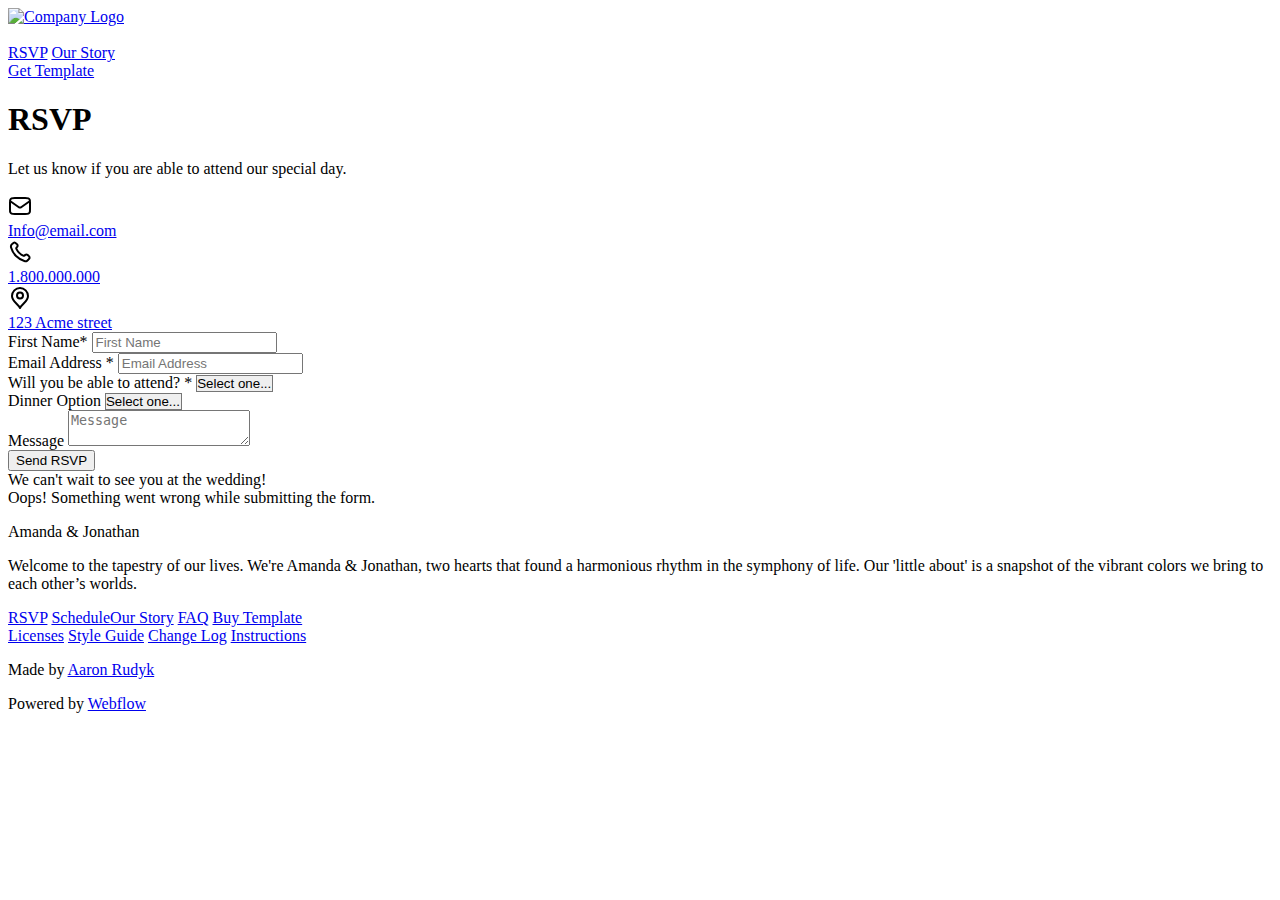
==== rsvp.html @ 3c771500 "Saving intermediate progress" ====
<!DOCTYPE html>
<html data-wf-domain="elegant-union.webflow.io" data-wf-page="66e9283b0d4336770ecbaa71" data-wf-site="66e9283b0d4336770ecbaa0f" lang="en" data-wf-locale="en">
    
<head>
    <meta charset="utf-8"/>
    <title>RSVP</title>
    <meta content="RSVP" property="og:title"/>
    <meta content="RSVP" property="twitter:title"/>
    <meta content="width=device-width, initial-scale=1" name="viewport"/>
    <meta content="Webflow" name="generator"/>
    <link href="https://cdn.prod.website-files.com/66e9283b0d4336770ecbaa0f/css/elegant-union.webflow.2455c1468.css" rel="stylesheet" type="text/css"/>
    <link href="https://fonts.googleapis.com" rel="preconnect"/><link href="https://fonts.gstatic.com" rel="preconnect" crossorigin="anonymous"/>
    <script src="https://ajax.googleapis.com/ajax/libs/webfont/1.6.26/webfont.js" type="text/javascript"></script>
    <script type="text/javascript">WebFont.load({  google: {    families: ["Jost:regular,500,600,700,italic,500italic,600italic","Montaga:regular"]  }});</script>
    <script type="text/javascript">!function(o,c){var n=c.documentElement,t=" w-mod-";n.className+=t+"js",("ontouchstart"in o||o.DocumentTouch&&c instanceof DocumentTouch)&&(n.className+=t+"touch")}(window,document);</script>
    <link href="https://cdn.prod.website-files.com/66e9283b0d4336770ecbaa0f/66e9d7f0315b3f618a05d8e5_32%20fav.png" rel="shortcut icon" type="image/x-icon"/>
    <link href="https://cdn.prod.website-files.com/66e9283b0d4336770ecbaa0f/66e9d7ec9ced22097a59b3cd_256%20fav.png" rel="apple-touch-icon"/>
    <style> select { -webkit-appearance: none; } </style>
</head>

<body>
    <div data-collapse="medium" data-animation="default" data-duration="300" fs-scrolldisable-element="smart-nav" data-easing="ease" data-easing2="ease" role="banner" class="nav-bar w-nav">
        <div class="container navigation-container"><a href="index.html" class="nav-logo w-inline-block">
            <img src="https://cdn.prod.website-files.com/66e9283b0d4336770ecbaa0f/66e9d7a6fad359f8e98260b9_A%20and%20M.svg" loading="lazy" width="Auto" alt="Company Logo" class="nav-logo-image"/></a>
            <div class="nav-menu-button w-nav-button">
                <div class="navha-hamburger-button w-hidden-main">
                    <img src="https://cdn.prod.website-files.com/66e9283b0d4336770ecbaa0f/66e9283b0d4336770ecbaa4a_Hamburger%20icon.svg" loading="lazy" alt="" class="nav-hamburger-icon"/>
                    <img src="https://cdn.prod.website-files.com/66e9283b0d4336770ecbaa0f/66e9283b0d4336770ecbaa51_close.svg" loading="lazy" alt="" class="nav-close-icon"/>
                </div>
            </div>
            <nav role="navigation" class="nav-links-conatiner w-nav-menu">
                <div class="nav-inner-container">
                    <a href="rsvp" aria-current="page" class="nav-link w--current">RSVP</a>
                    <a href="our-story" class="nav-link">Our Story</a>
                </div>
                <div class="nav-cta-button-conatiner">
                    <a href="https://try.webflow.com/Elegant-Union" target="_blank" class="primary-button primary-button-slim w-button">Get Template</a>
                </div>
            </nav>
        </div>
    </div>
    <section id="Contact" class="contact-hero-section">
        <div class="w-layout-blockcontainer container w-container">
            <h1 class="heading-h2 margin-bottom-32">RSVP</h1>
            <div class="contact-form-block w-form">
                <form method="get" name="wf-form-Homepage-form" data-name="Homepage form" class="contact-form-grid" data-wf-page-id="66e9283b0d4336770ecbaa71" data-wf-element-id="334a11bf-5dee-5a60-2e94-5e9068038dd8">
                    <div class="contact-side-container"><p words-slide-up="" text-split="" class="paragraph-20">Let us know if you are able to attend our special day.</p>
                        <div class="contact-list">
                            <div id="w-node-_334a11bf-5dee-5a60-2e94-5e9068038ddd-0ecbaa71" class="contact-list-item">
                                <div class="contact-list-icon-wrapper">
                                    <div class="contact-list-icon w-embed">
                                        <svg width="24" height="24" viewBox="0 0 24 24" fill="none" xmlns="http://www.w3.org/2000/svg">
                                            <path d="M2 7L10.1649 12.7154C10.8261 13.1783 11.1567 13.4097 11.5163 13.4993C11.8339 13.5785 12.1661 13.5785 12.4837 13.4993C12.8433 13.4097 13.1739 13.1783 13.8351 12.7154L22 7M6.8 20H17.2C18.8802 20 19.7202 20 20.362 19.673C20.9265 19.3854 21.3854 18.9265 21.673 18.362C22 17.7202 22 16.8802 22 15.2V8.8C22 7.11984 22 6.27976 21.673 5.63803C21.3854 5.07354 20.9265 4.6146 20.362 4.32698C19.7202 4 18.8802 4 17.2 4H6.8C5.11984 4 4.27976 4 3.63803 4.32698C3.07354 4.6146 2.6146 5.07354 2.32698 5.63803C2 6.27976 2 7.11984 2 8.8V15.2C2 16.8802 2 17.7202 2.32698 18.362C2.6146 18.9265 3.07354 19.3854 3.63803 19.673C4.27976 20 5.11984 20 6.8 20Z" stroke="currentColor" stroke-width="2" stroke-linecap="round" stroke-linejoin="round"/>
                                        </svg>
                                    </div>
                                </div>
                                <a href="mailto:aaron.rudyk@gmail.com" class="contact-links">Info@email.com</a>
                            </div>
                            <div id="w-node-_334a11bf-5dee-5a60-2e94-5e9068038de2-0ecbaa71" class="contact-list-item">
                                <div class="contact-list-icon-wrapper">
                                    <div class="contact-list-icon w-embed">
                                        <svg width="24" height="24" viewBox="0 0 24 24" fill="none" xmlns="http://www.w3.org/2000/svg">
                                            <path d="M8.38028 8.85335C9.07627 10.303 10.0251 11.6616 11.2266 12.8632C12.4282 14.0648 13.7869 15.0136 15.2365 15.7096C15.3612 15.7694 15.4235 15.7994 15.5024 15.8224C15.7828 15.9041 16.127 15.8454 16.3644 15.6754C16.4313 15.6275 16.4884 15.5704 16.6027 15.4561C16.9523 15.1064 17.1271 14.9316 17.3029 14.8174C17.9658 14.3864 18.8204 14.3864 19.4833 14.8174C19.6591 14.9316 19.8339 15.1064 20.1835 15.4561L20.3783 15.6509C20.9098 16.1824 21.1755 16.4481 21.3198 16.7335C21.6069 17.301 21.6069 17.9713 21.3198 18.5389C21.1755 18.8242 20.9098 19.09 20.3783 19.6214L20.2207 19.779C19.6911 20.3087 19.4263 20.5735 19.0662 20.7757C18.6667 21.0001 18.0462 21.1615 17.588 21.1601C17.1751 21.1589 16.8928 21.0788 16.3284 20.9186C13.295 20.0576 10.4326 18.4332 8.04466 16.0452C5.65668 13.6572 4.03221 10.7948 3.17124 7.76144C3.01103 7.19699 2.93092 6.91477 2.9297 6.50182C2.92833 6.0436 3.08969 5.42311 3.31411 5.0236C3.51636 4.66357 3.78117 4.39876 4.3108 3.86913L4.46843 3.7115C4.99987 3.18006 5.2656 2.91433 5.55098 2.76999C6.11854 2.48292 6.7888 2.48292 7.35636 2.76999C7.64174 2.91433 7.90747 3.18006 8.43891 3.7115L8.63378 3.90637C8.98338 4.25597 9.15819 4.43078 9.27247 4.60655C9.70347 5.26945 9.70347 6.12403 9.27247 6.78692C9.15819 6.96269 8.98338 7.1375 8.63378 7.4871C8.51947 7.60142 8.46231 7.65857 8.41447 7.72538C8.24446 7.96281 8.18576 8.30707 8.26748 8.58743C8.29048 8.66632 8.32041 8.72866 8.38028 8.85335Z" stroke="currentColor" stroke-width="2" stroke-linecap="round" stroke-linejoin="round"/>
                                        </svg>
                                    </div>
                                </div>
                                <a href="rsvp#" class="contact-links">1.800.000.000</a>
                            </div>
                            <div id="w-node-_334a11bf-5dee-5a60-2e94-5e9068038de7-0ecbaa71" class="contact-list-item">
                                <div class="contact-list-icon-wrapper">
                                    <div class="contact-list-icon w-embed">
                                        <svg width="24" height="24" viewBox="0 0 24 24" fill="none" xmlns="http://www.w3.org/2000/svg">
                                            <path d="M12 12.5C13.6569 12.5 15 11.1569 15 9.5C15 7.84315 13.6569 6.5 12 6.5C10.3431 6.5 9 7.84315 9 9.5C9 11.1569 10.3431 12.5 12 12.5Z" stroke="currentColor" stroke-width="2" stroke-linecap="round" stroke-linejoin="round"/>
                                            <path d="M12 22C14 18 20 15.4183 20 10C20 5.58172 16.4183 2 12 2C7.58172 2 4 5.58172 4 10C4 15.4183 10 18 12 22Z" stroke="currentColor" stroke-width="2" stroke-linecap="round" stroke-linejoin="round"/>
                                        </svg>
                                    </div>
                                </div>
                                <a href="rsvp#" class="contact-links">123 Acme street</a>
                            </div>
                        </div>
                    </div>
                    <div class="form-elements-grid">
                        <div class="_100-width">
                            <label for="First-Name-3" class="field-label">First Name*</label>
                            <input class="text-field w-input" maxlength="256" name="First-Name" data-name="First Name" placeholder="First Name" type="text" id="First-Name-3" required=""/>
                        </div>
                        <div class="_100-width">
                            <label for="Email-3" class="field-label">Email Address *</label>
                            <input class="text-field w-input" maxlength="256" name="Email" data-name="Email" placeholder="Email Address " type="email" id="Email-3" required=""/>
                        </div>
                        <div class="_100-width">
                            <label for="Attend" class="field-label">Will you be able to attend? *</label>
                            <select id="Attend" name="Attend" data-name="Attend" required="" class="text-field w-select">
                                <option value="">Select one...</option>
                                <option value="Yes">Yes</option>
                                <option value="No">No</option>
                            </select>
                        </div>
                        <div class="_100-width">
                            <label for="Dinner" class="field-label">Dinner Option</label>
                            <select id="Dinner" name="Dinner" data-name="Dinner" class="text-field w-select">
                                <option value="">Select one...</option>
                                <option value="Chicken">Chicken</option>
                                <option value="Steak">Steak</option>
                            </select>
                        </div>
                        <div class="_100-width">
                            <label for="Message-3" class="field-label">Message</label>
                            <textarea placeholder="Message" maxlength="5000" id="Message-3" name="Message" data-name="Message" class="text-field text-field-area w-input"></textarea>
                        </div>
                        <div class="_100-width">
                            <input type="submit" data-wait="Please wait..." class="primary-button w-button" value="Send RSVP"/>
                        </div>
                    </div>
                </form>
                <div class="success-message w-form-done">
                    <div class="paragraph-18">We can&#x27;t wait to see you at the wedding!</div>
                </div>
                <div class="error-message w-form-fail">
                    <div>Oops! Something went wrong while submitting the form.</div>
                </div>
            </div>
        </div>
    </section>
    <div class="section-footer">
        <div class="container">
            <div class="w-layout-grid footer-grid">
                <div class="footer-about-wrapper">
                    <p class="footer-site-title">Amanda &amp; Jonathan</p>
                    <div class="footer-about-text-container">
                        <p class="paragraph-16">Welcome to the tapestry of our lives. We&#x27;re Amanda &amp; Jonathan, two hearts that found a harmonious rhythm in the symphony of life. Our &#x27;little about&#x27; is a snapshot of the vibrant colors we bring to each other’s worlds.</p>
                    </div>
                </div>
                <div class="footer-text-wrapper"><a href="rsvp" aria-current="page" class="footer-item-link w--current">RSVP</a>
                    <a href="index.html#Schedule" class="footer-item-link">Schedule</a><a href="our-story" class="footer-item-link">Our Story</a>
                    <a href="index.html#FAQ" class="footer-item-link">FAQ</a>
                    <a href="rsvp#" class="footer-item-link">Buy Template</a>
                </div>
            </div>
            <div class="footer-bottom-links">
                <div class="w-layout-grid footer-bottom-links-grid">
                    <a href="system/license" class="footer-bottom-link">Licenses</a>
                    <a href="system/style-guide" class="footer-bottom-link">Style Guide</a>
                    <a href="system/change-log" class="footer-bottom-link">Change Log</a>
                    <a href="system/change-log" class="footer-bottom-link">Instructions</a>
                </div>
                <div class="footer-copyright-wrapper">
                    <p class="paragraph-16">Made by <a href="http://www.aaronrudyk.com" target="_blank">Aaron Rudyk</a></p>
                    <p class="paragraph-16">Powered by <a href="https://try.webflow.com/farmhouse" target="_blank">Webflow</a></p>
                </div>
            </div>
        </div>
    </div>
    <script src="https://d3e54v103j8qbb.cloudfront.net/js/jquery-3.5.1.min.dc5e7f18c8.js?site=66e9283b0d4336770ecbaa0f" type="text/javascript" integrity="sha256-9/aliU8dGd2tb6OSsuzixeV4y/faTqgFtohetphbbj0=" crossorigin="anonymous"></script>
    <script src="https://cdn.prod.website-files.com/66e9283b0d4336770ecbaa0f/js/webflow.ade57dd3f.js" type="text/javascript"></script>
</body>
</html>
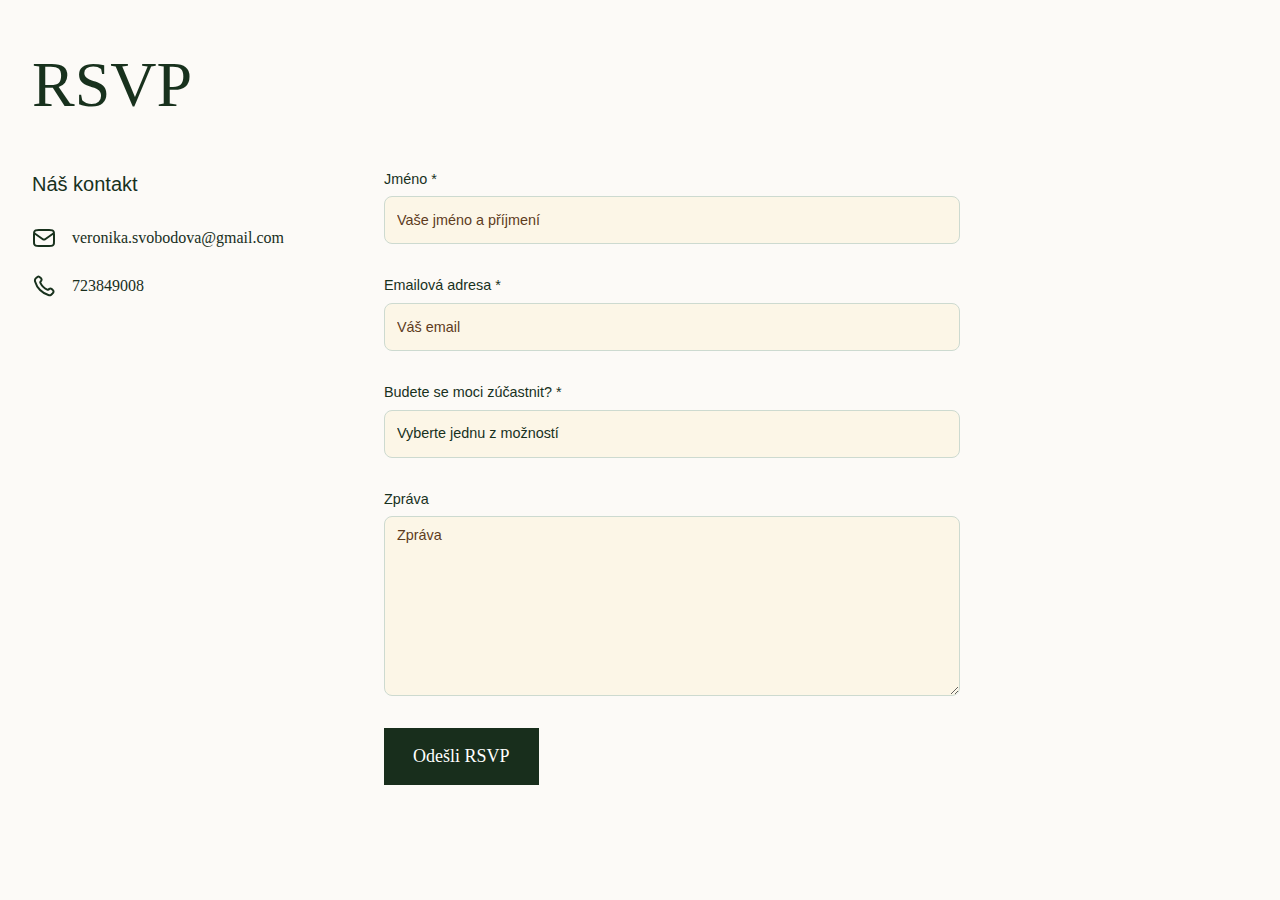
==== commit 6142837c: "Ready to test deploy" ====
--- a/rsvp.html
+++ b/rsvp.html
@@ -1,50 +1,24 @@
 <!DOCTYPE html>
-<html data-wf-domain="elegant-union.webflow.io" data-wf-page="66e9283b0d4336770ecbaa71" data-wf-site="66e9283b0d4336770ecbaa0f" lang="en" data-wf-locale="en">
+<html lang="cs">
     
 <head>
     <meta charset="utf-8"/>
     <title>RSVP</title>
     <meta content="RSVP" property="og:title"/>
-    <meta content="RSVP" property="twitter:title"/>
+    <meta property="og:type" content="website"/>
     <meta content="width=device-width, initial-scale=1" name="viewport"/>
-    <meta content="Webflow" name="generator"/>
-    <link href="https://cdn.prod.website-files.com/66e9283b0d4336770ecbaa0f/css/elegant-union.webflow.2455c1468.css" rel="stylesheet" type="text/css"/>
-    <link href="https://fonts.googleapis.com" rel="preconnect"/><link href="https://fonts.gstatic.com" rel="preconnect" crossorigin="anonymous"/>
-    <script src="https://ajax.googleapis.com/ajax/libs/webfont/1.6.26/webfont.js" type="text/javascript"></script>
-    <script type="text/javascript">WebFont.load({  google: {    families: ["Jost:regular,500,600,700,italic,500italic,600italic","Montaga:regular"]  }});</script>
+    <link rel="stylesheet" type="text/css" href="rsvp_styles.css"/>
     <script type="text/javascript">!function(o,c){var n=c.documentElement,t=" w-mod-";n.className+=t+"js",("ontouchstart"in o||o.DocumentTouch&&c instanceof DocumentTouch)&&(n.className+=t+"touch")}(window,document);</script>
-    <link href="https://cdn.prod.website-files.com/66e9283b0d4336770ecbaa0f/66e9d7f0315b3f618a05d8e5_32%20fav.png" rel="shortcut icon" type="image/x-icon"/>
-    <link href="https://cdn.prod.website-files.com/66e9283b0d4336770ecbaa0f/66e9d7ec9ced22097a59b3cd_256%20fav.png" rel="apple-touch-icon"/>
     <style> select { -webkit-appearance: none; } </style>
 </head>
 
 <body>
-    <div data-collapse="medium" data-animation="default" data-duration="300" fs-scrolldisable-element="smart-nav" data-easing="ease" data-easing2="ease" role="banner" class="nav-bar w-nav">
-        <div class="container navigation-container"><a href="index.html" class="nav-logo w-inline-block">
-            <img src="https://cdn.prod.website-files.com/66e9283b0d4336770ecbaa0f/66e9d7a6fad359f8e98260b9_A%20and%20M.svg" loading="lazy" width="Auto" alt="Company Logo" class="nav-logo-image"/></a>
-            <div class="nav-menu-button w-nav-button">
-                <div class="navha-hamburger-button w-hidden-main">
-                    <img src="https://cdn.prod.website-files.com/66e9283b0d4336770ecbaa0f/66e9283b0d4336770ecbaa4a_Hamburger%20icon.svg" loading="lazy" alt="" class="nav-hamburger-icon"/>
-                    <img src="https://cdn.prod.website-files.com/66e9283b0d4336770ecbaa0f/66e9283b0d4336770ecbaa51_close.svg" loading="lazy" alt="" class="nav-close-icon"/>
-                </div>
-            </div>
-            <nav role="navigation" class="nav-links-conatiner w-nav-menu">
-                <div class="nav-inner-container">
-                    <a href="rsvp" aria-current="page" class="nav-link w--current">RSVP</a>
-                    <a href="our-story" class="nav-link">Our Story</a>
-                </div>
-                <div class="nav-cta-button-conatiner">
-                    <a href="https://try.webflow.com/Elegant-Union" target="_blank" class="primary-button primary-button-slim w-button">Get Template</a>
-                </div>
-            </nav>
-        </div>
-    </div>
     <section id="Contact" class="contact-hero-section">
         <div class="w-layout-blockcontainer container w-container">
             <h1 class="heading-h2 margin-bottom-32">RSVP</h1>
             <div class="contact-form-block w-form">
-                <form method="get" name="wf-form-Homepage-form" data-name="Homepage form" class="contact-form-grid" data-wf-page-id="66e9283b0d4336770ecbaa71" data-wf-element-id="334a11bf-5dee-5a60-2e94-5e9068038dd8">
-                    <div class="contact-side-container"><p words-slide-up="" text-split="" class="paragraph-20">Let us know if you are able to attend our special day.</p>
+                <form action="https://formsubmit.co/david.skliba@gmail.com" method="POST" class="contact-form-grid">
+                    <div class="contact-side-container"><p words-slide-up="" text-split="" class="paragraph-20">Náš kontakt</p>
                         <div class="contact-list">
                             <div id="w-node-_334a11bf-5dee-5a60-2e94-5e9068038ddd-0ecbaa71" class="contact-list-item">
                                 <div class="contact-list-icon-wrapper">
@@ -54,7 +28,7 @@
                                         </svg>
                                     </div>
                                 </div>
-                                <a href="mailto:aaron.rudyk@gmail.com" class="contact-links">Info@email.com</a>
+                                <a href="mailto:veronika.svobodova@gmail.com" class="contact-links">veronika.svobodova@gmail.com</a>
                             </div>
                             <div id="w-node-_334a11bf-5dee-5a60-2e94-5e9068038de2-0ecbaa71" class="contact-list-item">
                                 <div class="contact-list-icon-wrapper">
@@ -64,94 +38,45 @@
                                         </svg>
                                     </div>
                                 </div>
-                                <a href="rsvp#" class="contact-links">1.800.000.000</a>
+                                <a href="rsvp#" class="contact-links">723849008</a>
                             </div>
-                            <div id="w-node-_334a11bf-5dee-5a60-2e94-5e9068038de7-0ecbaa71" class="contact-list-item">
-                                <div class="contact-list-icon-wrapper">
-                                    <div class="contact-list-icon w-embed">
-                                        <svg width="24" height="24" viewBox="0 0 24 24" fill="none" xmlns="http://www.w3.org/2000/svg">
-                                            <path d="M12 12.5C13.6569 12.5 15 11.1569 15 9.5C15 7.84315 13.6569 6.5 12 6.5C10.3431 6.5 9 7.84315 9 9.5C9 11.1569 10.3431 12.5 12 12.5Z" stroke="currentColor" stroke-width="2" stroke-linecap="round" stroke-linejoin="round"/>
-                                            <path d="M12 22C14 18 20 15.4183 20 10C20 5.58172 16.4183 2 12 2C7.58172 2 4 5.58172 4 10C4 15.4183 10 18 12 22Z" stroke="currentColor" stroke-width="2" stroke-linecap="round" stroke-linejoin="round"/>
-                                        </svg>
-                                    </div>
-                                </div>
-                                <a href="rsvp#" class="contact-links">123 Acme street</a>
-                            </div>
+                            <div id="w-node-_334a11bf-5dee-5a60-2e94-5e9068038de7-0ecbaa71" class="contact-list-item"></div>
                         </div>
                     </div>
                     <div class="form-elements-grid">
                         <div class="_100-width">
-                            <label for="First-Name-3" class="field-label">First Name*</label>
-                            <input class="text-field w-input" maxlength="256" name="First-Name" data-name="First Name" placeholder="First Name" type="text" id="First-Name-3" required=""/>
+                            <label for="First-Name-3" class="field-label">Jméno *</label>
+                            <input class="text-field w-input" maxlength="256" name="Jméno" data-name="First Name" placeholder="Vaše jméno a příjmení" type="text" id="First-Name-3" required=""/>
                         </div>
                         <div class="_100-width">
-                            <label for="Email-3" class="field-label">Email Address *</label>
-                            <input class="text-field w-input" maxlength="256" name="Email" data-name="Email" placeholder="Email Address " type="email" id="Email-3" required=""/>
+                            <label for="Email-3" class="field-label">Emailová adresa *</label>
+                            <input class="text-field w-input" maxlength="256" name="Email" data-name="Email" placeholder="Váš email " type="email" id="Email-3" required=""/>
                         </div>
                         <div class="_100-width">
-                            <label for="Attend" class="field-label">Will you be able to attend? *</label>
-                            <select id="Attend" name="Attend" data-name="Attend" required="" class="text-field w-select">
-                                <option value="">Select one...</option>
-                                <option value="Yes">Yes</option>
-                                <option value="No">No</option>
+                            <label for="Účast" class="field-label">Budete se moci zúčastnit? *</label>
+                            <select id="Účast" name="Účast" data-name="Účast" required="" class="text-field w-select">
+                                <option value="Choose">Vyberte jednu z možností</option>
+                                <option value="Ano">Ano</option>
+                                <option value="Ne">Ne</option>
                             </select>
                         </div>
                         <div class="_100-width">
-                            <label for="Dinner" class="field-label">Dinner Option</label>
-                            <select id="Dinner" name="Dinner" data-name="Dinner" class="text-field w-select">
-                                <option value="">Select one...</option>
-                                <option value="Chicken">Chicken</option>
-                                <option value="Steak">Steak</option>
-                            </select>
+                            <label for="Message-3" class="field-label">Zpráva</label>
+                            <textarea placeholder="Zpráva" maxlength="5000" id="Message-3" name="Zpráva" data-name="Zpráva" class="text-field text-field-area w-input"></textarea>
                         </div>
                         <div class="_100-width">
-                            <label for="Message-3" class="field-label">Message</label>
-                            <textarea placeholder="Message" maxlength="5000" id="Message-3" name="Message" data-name="Message" class="text-field text-field-area w-input"></textarea>
-                        </div>
-                        <div class="_100-width">
-                            <input type="submit" data-wait="Please wait..." class="primary-button w-button" value="Send RSVP"/>
+                            <input type="submit" data-wait="Please wait..." class="primary-button w-button" value="Odešli RSVP"/>
                         </div>
                     </div>
                 </form>
                 <div class="success-message w-form-done">
-                    <div class="paragraph-18">We can&#x27;t wait to see you at the wedding!</div>
+                    <div class="paragraph-18">Už se nemůžeme dočkat na to až se všichni společně sejdeme!</div>
                 </div>
                 <div class="error-message w-form-fail">
-                    <div>Oops! Something went wrong while submitting the form.</div>
+                    <div>Ups! Něco se pokazilo při vyplňování dotazníku.</div>
                 </div>
             </div>
         </div>
     </section>
-    <div class="section-footer">
-        <div class="container">
-            <div class="w-layout-grid footer-grid">
-                <div class="footer-about-wrapper">
-                    <p class="footer-site-title">Amanda &amp; Jonathan</p>
-                    <div class="footer-about-text-container">
-                        <p class="paragraph-16">Welcome to the tapestry of our lives. We&#x27;re Amanda &amp; Jonathan, two hearts that found a harmonious rhythm in the symphony of life. Our &#x27;little about&#x27; is a snapshot of the vibrant colors we bring to each other’s worlds.</p>
-                    </div>
-                </div>
-                <div class="footer-text-wrapper"><a href="rsvp" aria-current="page" class="footer-item-link w--current">RSVP</a>
-                    <a href="index.html#Schedule" class="footer-item-link">Schedule</a><a href="our-story" class="footer-item-link">Our Story</a>
-                    <a href="index.html#FAQ" class="footer-item-link">FAQ</a>
-                    <a href="rsvp#" class="footer-item-link">Buy Template</a>
-                </div>
-            </div>
-            <div class="footer-bottom-links">
-                <div class="w-layout-grid footer-bottom-links-grid">
-                    <a href="system/license" class="footer-bottom-link">Licenses</a>
-                    <a href="system/style-guide" class="footer-bottom-link">Style Guide</a>
-                    <a href="system/change-log" class="footer-bottom-link">Change Log</a>
-                    <a href="system/change-log" class="footer-bottom-link">Instructions</a>
-                </div>
-                <div class="footer-copyright-wrapper">
-                    <p class="paragraph-16">Made by <a href="http://www.aaronrudyk.com" target="_blank">Aaron Rudyk</a></p>
-                    <p class="paragraph-16">Powered by <a href="https://try.webflow.com/farmhouse" target="_blank">Webflow</a></p>
-                </div>
-            </div>
-        </div>
-    </div>
-    <script src="https://d3e54v103j8qbb.cloudfront.net/js/jquery-3.5.1.min.dc5e7f18c8.js?site=66e9283b0d4336770ecbaa0f" type="text/javascript" integrity="sha256-9/aliU8dGd2tb6OSsuzixeV4y/faTqgFtohetphbbj0=" crossorigin="anonymous"></script>
-    <script src="https://cdn.prod.website-files.com/66e9283b0d4336770ecbaa0f/js/webflow.ade57dd3f.js" type="text/javascript"></script>
 </body>
 </html>--- a/rsvp_styles.css
+++ b/rsvp_styles.css
@@ -0,0 +1,4390 @@
+html {
+  -webkit-text-size-adjust: 100%;
+  -ms-text-size-adjust: 100%;
+  font-family: sans-serif;
+}
+
+body {
+  margin: 0;
+}
+
+article, aside, details, figcaption, figure, footer, header, hgroup, main, menu, nav, section, summary {
+  display: block;
+}
+
+audio, canvas, progress, video {
+  vertical-align: baseline;
+  display: inline-block;
+}
+
+audio:not([controls]) {
+  height: 0;
+  display: none;
+}
+
+[hidden], template {
+  display: none;
+}
+
+a {
+  background-color: #0000;
+}
+
+a:active, a:hover {
+  outline: 0;
+}
+
+abbr[title] {
+  border-bottom: 1px dotted;
+}
+
+b, strong {
+  font-weight: bold;
+}
+
+dfn {
+  font-style: italic;
+}
+
+h1 {
+  margin: .67em 0;
+  font-size: 2em;
+}
+
+mark {
+  color: #000;
+  background: #ff0;
+}
+
+small {
+  font-size: 80%;
+}
+
+sub, sup {
+  vertical-align: baseline;
+  font-size: 75%;
+  line-height: 0;
+  position: relative;
+}
+
+sup {
+  top: -.5em;
+}
+
+sub {
+  bottom: -.25em;
+}
+
+img {
+  border: 0;
+}
+
+svg:not(:root) {
+  overflow: hidden;
+}
+
+hr {
+  box-sizing: content-box;
+  height: 0;
+}
+
+pre {
+  overflow: auto;
+}
+
+code, kbd, pre, samp {
+  font-family: monospace;
+  font-size: 1em;
+}
+
+button, input, optgroup, select, textarea {
+  color: inherit;
+  font: inherit;
+  margin: 0;
+}
+
+button {
+  overflow: visible;
+}
+
+button, select {
+  text-transform: none;
+}
+
+button, html input[type="button"], input[type="reset"] {
+  -webkit-appearance: button;
+  cursor: pointer;
+}
+
+button[disabled], html input[disabled] {
+  cursor: default;
+}
+
+button::-moz-focus-inner, input::-moz-focus-inner {
+  border: 0;
+  padding: 0;
+}
+
+input {
+  line-height: normal;
+}
+
+input[type="checkbox"], input[type="radio"] {
+  box-sizing: border-box;
+  padding: 0;
+}
+
+input[type="number"]::-webkit-inner-spin-button, input[type="number"]::-webkit-outer-spin-button {
+  height: auto;
+}
+
+input[type="search"] {
+  -webkit-appearance: none;
+}
+
+input[type="search"]::-webkit-search-cancel-button, input[type="search"]::-webkit-search-decoration {
+  -webkit-appearance: none;
+}
+
+legend {
+  border: 0;
+  padding: 0;
+}
+
+textarea {
+  overflow: auto;
+}
+
+optgroup {
+  font-weight: bold;
+}
+
+table {
+  border-collapse: collapse;
+  border-spacing: 0;
+}
+
+td, th {
+  padding: 0;
+}
+
+@font-face {
+  font-family: webflow-icons;
+  src: url("[data-uri]") format("truetype");
+  font-weight: normal;
+  font-style: normal;
+}
+
+[class^="w-icon-"], [class*=" w-icon-"] {
+  speak: none;
+  font-variant: normal;
+  text-transform: none;
+  -webkit-font-smoothing: antialiased;
+  -moz-osx-font-smoothing: grayscale;
+  font-style: normal;
+  font-weight: normal;
+  line-height: 1;
+  font-family: webflow-icons !important;
+}
+
+.w-icon-slider-right:before {
+  content: "";
+}
+
+.w-icon-slider-left:before {
+  content: "";
+}
+
+.w-icon-nav-menu:before {
+  content: "";
+}
+
+.w-icon-arrow-down:before, .w-icon-dropdown-toggle:before {
+  content: "";
+}
+
+.w-icon-file-upload-remove:before {
+  content: "";
+}
+
+.w-icon-file-upload-icon:before {
+  content: "";
+}
+
+* {
+  box-sizing: border-box;
+}
+
+html {
+  height: 100%;
+}
+
+body {
+  color: #333;
+  background-color: #fff;
+  min-height: 100%;
+  margin: 0;
+  font-family: Arial, sans-serif;
+  font-size: 14px;
+  line-height: 20px;
+}
+
+img {
+  vertical-align: middle;
+  max-width: 100%;
+  display: inline-block;
+}
+
+html.w-mod-touch * {
+  background-attachment: scroll !important;
+}
+
+.w-block {
+  display: block;
+}
+
+.w-inline-block {
+  max-width: 100%;
+  display: inline-block;
+}
+
+.w-clearfix:before, .w-clearfix:after {
+  content: " ";
+  grid-area: 1 / 1 / 2 / 2;
+  display: table;
+}
+
+.w-clearfix:after {
+  clear: both;
+}
+
+.w-hidden {
+  display: none;
+}
+
+.w-button {
+  color: #fff;
+  line-height: inherit;
+  cursor: pointer;
+  background-color: #3898ec;
+  border: 0;
+  border-radius: 0;
+  padding: 9px 15px;
+  text-decoration: none;
+  display: inline-block;
+}
+
+input.w-button {
+  -webkit-appearance: button;
+}
+
+html[data-w-dynpage] [data-w-cloak] {
+  color: #0000 !important;
+}
+
+.w-code-block {
+  margin: unset;
+}
+
+pre.w-code-block code {
+  all: inherit;
+}
+
+.w-optimization {
+  display: contents;
+}
+
+.w-webflow-badge, .w-webflow-badge * {
+  z-index: auto;
+  visibility: visible;
+  box-sizing: border-box;
+  float: none;
+  clear: none;
+  box-shadow: none;
+  opacity: 1;
+  direction: ltr;
+  font-family: inherit;
+  font-weight: inherit;
+  color: inherit;
+  font-size: inherit;
+  line-height: inherit;
+  font-style: inherit;
+  font-variant: inherit;
+  text-align: inherit;
+  letter-spacing: inherit;
+  -webkit-text-decoration: inherit;
+  text-decoration: inherit;
+  text-indent: 0;
+  text-transform: inherit;
+  text-shadow: none;
+  font-smoothing: auto;
+  vertical-align: baseline;
+  cursor: inherit;
+  white-space: inherit;
+  word-break: normal;
+  word-spacing: normal;
+  word-wrap: normal;
+  background: none;
+  border: 0 #0000;
+  border-radius: 0;
+  width: auto;
+  min-width: 0;
+  max-width: none;
+  height: auto;
+  min-height: 0;
+  max-height: none;
+  margin: 0;
+  padding: 0;
+  list-style-type: disc;
+  transition: none;
+  display: block;
+  position: static;
+  inset: auto;
+  overflow: visible;
+  transform: none;
+}
+
+.w-webflow-badge {
+  white-space: nowrap;
+  cursor: pointer;
+  box-shadow: 0 0 0 1px #0000001a, 0 1px 3px #0000001a;
+  visibility: visible !important;
+  z-index: 2147483647 !important;
+  color: #aaadb0 !important;
+  opacity: 1 !important;
+  background-color: #fff !important;
+  border-radius: 3px !important;
+  width: auto !important;
+  height: auto !important;
+  margin: 0 !important;
+  padding: 6px !important;
+  font-size: 12px !important;
+  line-height: 14px !important;
+  text-decoration: none !important;
+  display: inline-block !important;
+  position: fixed !important;
+  inset: auto 12px 12px auto !important;
+  overflow: visible !important;
+  transform: none !important;
+}
+
+.w-webflow-badge > img {
+  visibility: visible !important;
+  opacity: 1 !important;
+  vertical-align: middle !important;
+  display: inline-block !important;
+}
+
+h1, h2, h3, h4, h5, h6 {
+  margin-bottom: 10px;
+  font-weight: bold;
+}
+
+h1 {
+  margin-top: 20px;
+  font-size: 38px;
+  line-height: 44px;
+}
+
+h2 {
+  margin-top: 20px;
+  font-size: 32px;
+  line-height: 36px;
+}
+
+h3 {
+  margin-top: 20px;
+  font-size: 24px;
+  line-height: 30px;
+}
+
+h4 {
+  margin-top: 10px;
+  font-size: 18px;
+  line-height: 24px;
+}
+
+h5 {
+  margin-top: 10px;
+  font-size: 14px;
+  line-height: 20px;
+}
+
+h6 {
+  margin-top: 10px;
+  font-size: 12px;
+  line-height: 18px;
+}
+
+p {
+  margin-top: 0;
+  margin-bottom: 10px;
+}
+
+blockquote {
+  border-left: 5px solid #e2e2e2;
+  margin: 0 0 10px;
+  padding: 10px 20px;
+  font-size: 18px;
+  line-height: 22px;
+}
+
+figure {
+  margin: 0 0 10px;
+}
+
+figcaption {
+  text-align: center;
+  margin-top: 5px;
+}
+
+ul, ol {
+  margin-top: 0;
+  margin-bottom: 10px;
+  padding-left: 40px;
+}
+
+.w-list-unstyled {
+  padding-left: 0;
+  list-style: none;
+}
+
+.w-embed:before, .w-embed:after {
+  content: " ";
+  grid-area: 1 / 1 / 2 / 2;
+  display: table;
+}
+
+.w-embed:after {
+  clear: both;
+}
+
+.w-video {
+  width: 100%;
+  padding: 0;
+  position: relative;
+}
+
+.w-video iframe, .w-video object, .w-video embed {
+  border: none;
+  width: 100%;
+  height: 100%;
+  position: absolute;
+  top: 0;
+  left: 0;
+}
+
+fieldset {
+  border: 0;
+  margin: 0;
+  padding: 0;
+}
+
+button, [type="button"], [type="reset"] {
+  cursor: pointer;
+  -webkit-appearance: button;
+  border: 0;
+}
+
+.w-form {
+  margin: 0 0 15px;
+}
+
+.w-form-done {
+  text-align: center;
+  background-color: #ddd;
+  padding: 20px;
+  display: none;
+}
+
+.w-form-fail {
+  background-color: #ffdede;
+  margin-top: 10px;
+  padding: 10px;
+  display: none;
+}
+
+.w-input, .w-select {
+  color: #333;
+  vertical-align: middle;
+  background-color: #fff;
+  border: 1px solid #ccc;
+  width: 100%;
+  height: 38px;
+  margin-bottom: 10px;
+  padding: 8px 12px;
+  font-size: 14px;
+  line-height: 1.42857;
+  display: block;
+}
+
+.w-input::placeholder, .w-select::placeholder {
+  color: #999;
+}
+
+.w-input:focus, .w-select:focus {
+  border-color: #3898ec;
+  outline: 0;
+}
+
+.w-input[disabled], .w-select[disabled], .w-input[readonly], .w-select[readonly], fieldset[disabled] .w-input, fieldset[disabled] .w-select {
+  cursor: not-allowed;
+}
+
+.w-input[disabled]:not(.w-input-disabled), .w-select[disabled]:not(.w-input-disabled), .w-input[readonly], .w-select[readonly], fieldset[disabled]:not(.w-input-disabled) .w-input, fieldset[disabled]:not(.w-input-disabled) .w-select {
+  background-color: #eee;
+}
+
+textarea.w-input, textarea.w-select {
+  height: auto;
+}
+
+.w-select {
+  background-color: #f3f3f3;
+}
+
+.w-select[multiple] {
+  height: auto;
+}
+
+.w-form-label {
+  cursor: pointer;
+  margin-bottom: 0;
+  font-weight: normal;
+  display: inline-block;
+}
+
+.w-radio {
+  margin-bottom: 5px;
+  padding-left: 20px;
+  display: block;
+}
+
+.w-radio:before, .w-radio:after {
+  content: " ";
+  grid-area: 1 / 1 / 2 / 2;
+  display: table;
+}
+
+.w-radio:after {
+  clear: both;
+}
+
+.w-radio-input {
+  float: left;
+  margin: 3px 0 0 -20px;
+  line-height: normal;
+}
+
+.w-file-upload {
+  margin-bottom: 10px;
+  display: block;
+}
+
+.w-file-upload-input {
+  opacity: 0;
+  z-index: -100;
+  width: .1px;
+  height: .1px;
+  position: absolute;
+  overflow: hidden;
+}
+
+.w-file-upload-default, .w-file-upload-uploading, .w-file-upload-success {
+  color: #333;
+  display: inline-block;
+}
+
+.w-file-upload-error {
+  margin-top: 10px;
+  display: block;
+}
+
+.w-file-upload-default.w-hidden, .w-file-upload-uploading.w-hidden, .w-file-upload-error.w-hidden, .w-file-upload-success.w-hidden {
+  display: none;
+}
+
+.w-file-upload-uploading-btn {
+  cursor: pointer;
+  background-color: #fafafa;
+  border: 1px solid #ccc;
+  margin: 0;
+  padding: 8px 12px;
+  font-size: 14px;
+  font-weight: normal;
+  display: flex;
+}
+
+.w-file-upload-file {
+  background-color: #fafafa;
+  border: 1px solid #ccc;
+  flex-grow: 1;
+  justify-content: space-between;
+  margin: 0;
+  padding: 8px 9px 8px 11px;
+  display: flex;
+}
+
+.w-file-upload-file-name {
+  font-size: 14px;
+  font-weight: normal;
+  display: block;
+}
+
+.w-file-remove-link {
+  cursor: pointer;
+  width: auto;
+  height: auto;
+  margin-top: 3px;
+  margin-left: 10px;
+  padding: 3px;
+  display: block;
+}
+
+.w-icon-file-upload-remove {
+  margin: auto;
+  font-size: 10px;
+}
+
+.w-file-upload-error-msg {
+  color: #ea384c;
+  padding: 2px 0;
+  display: inline-block;
+}
+
+.w-file-upload-info {
+  padding: 0 12px;
+  line-height: 38px;
+  display: inline-block;
+}
+
+.w-file-upload-label {
+  cursor: pointer;
+  background-color: #fafafa;
+  border: 1px solid #ccc;
+  margin: 0;
+  padding: 8px 12px;
+  font-size: 14px;
+  font-weight: normal;
+  display: inline-block;
+}
+
+.w-icon-file-upload-icon, .w-icon-file-upload-uploading {
+  width: 20px;
+  margin-right: 8px;
+  display: inline-block;
+}
+
+.w-icon-file-upload-uploading {
+  height: 20px;
+}
+
+.w-container {
+  max-width: 940px;
+  margin-left: auto;
+  margin-right: auto;
+}
+
+.w-container:before, .w-container:after {
+  content: " ";
+  grid-area: 1 / 1 / 2 / 2;
+  display: table;
+}
+
+.w-container:after {
+  clear: both;
+}
+
+.w-container .w-row {
+  margin-left: -10px;
+  margin-right: -10px;
+}
+
+.w-row:before, .w-row:after {
+  content: " ";
+  grid-area: 1 / 1 / 2 / 2;
+  display: table;
+}
+
+.w-row:after {
+  clear: both;
+}
+
+.w-row .w-row {
+  margin-left: 0;
+  margin-right: 0;
+}
+
+.w-col {
+  float: left;
+  width: 100%;
+  min-height: 1px;
+  padding-left: 10px;
+  padding-right: 10px;
+  position: relative;
+}
+
+.w-col .w-col {
+  padding-left: 0;
+  padding-right: 0;
+}
+
+.w-col-1 {
+  width: 8.33333%;
+}
+
+.w-col-2 {
+  width: 16.6667%;
+}
+
+.w-col-3 {
+  width: 25%;
+}
+
+.w-col-4 {
+  width: 33.3333%;
+}
+
+.w-col-5 {
+  width: 41.6667%;
+}
+
+.w-col-6 {
+  width: 50%;
+}
+
+.w-col-7 {
+  width: 58.3333%;
+}
+
+.w-col-8 {
+  width: 66.6667%;
+}
+
+.w-col-9 {
+  width: 75%;
+}
+
+.w-col-10 {
+  width: 83.3333%;
+}
+
+.w-col-11 {
+  width: 91.6667%;
+}
+
+.w-col-12 {
+  width: 100%;
+}
+
+.w-hidden-main {
+  display: none !important;
+}
+
+@media screen and (max-width: 991px) {
+  .w-container {
+    max-width: 728px;
+  }
+
+  .w-hidden-main {
+    display: inherit !important;
+  }
+
+  .w-hidden-medium {
+    display: none !important;
+  }
+
+  .w-col-medium-1 {
+    width: 8.33333%;
+  }
+
+  .w-col-medium-2 {
+    width: 16.6667%;
+  }
+
+  .w-col-medium-3 {
+    width: 25%;
+  }
+
+  .w-col-medium-4 {
+    width: 33.3333%;
+  }
+
+  .w-col-medium-5 {
+    width: 41.6667%;
+  }
+
+  .w-col-medium-6 {
+    width: 50%;
+  }
+
+  .w-col-medium-7 {
+    width: 58.3333%;
+  }
+
+  .w-col-medium-8 {
+    width: 66.6667%;
+  }
+
+  .w-col-medium-9 {
+    width: 75%;
+  }
+
+  .w-col-medium-10 {
+    width: 83.3333%;
+  }
+
+  .w-col-medium-11 {
+    width: 91.6667%;
+  }
+
+  .w-col-medium-12 {
+    width: 100%;
+  }
+
+  .w-col-stack {
+    width: 100%;
+    left: auto;
+    right: auto;
+  }
+}
+
+@media screen and (max-width: 767px) {
+  .w-hidden-main, .w-hidden-medium {
+    display: inherit !important;
+  }
+
+  .w-hidden-small {
+    display: none !important;
+  }
+
+  .w-row, .w-container .w-row {
+    margin-left: 0;
+    margin-right: 0;
+  }
+
+  .w-col {
+    width: 100%;
+    left: auto;
+    right: auto;
+  }
+
+  .w-col-small-1 {
+    width: 8.33333%;
+  }
+
+  .w-col-small-2 {
+    width: 16.6667%;
+  }
+
+  .w-col-small-3 {
+    width: 25%;
+  }
+
+  .w-col-small-4 {
+    width: 33.3333%;
+  }
+
+  .w-col-small-5 {
+    width: 41.6667%;
+  }
+
+  .w-col-small-6 {
+    width: 50%;
+  }
+
+  .w-col-small-7 {
+    width: 58.3333%;
+  }
+
+  .w-col-small-8 {
+    width: 66.6667%;
+  }
+
+  .w-col-small-9 {
+    width: 75%;
+  }
+
+  .w-col-small-10 {
+    width: 83.3333%;
+  }
+
+  .w-col-small-11 {
+    width: 91.6667%;
+  }
+
+  .w-col-small-12 {
+    width: 100%;
+  }
+}
+
+@media screen and (max-width: 479px) {
+  .w-container {
+    max-width: none;
+  }
+
+  .w-hidden-main, .w-hidden-medium, .w-hidden-small {
+    display: inherit !important;
+  }
+
+  .w-hidden-tiny {
+    display: none !important;
+  }
+
+  .w-col {
+    width: 100%;
+  }
+
+  .w-col-tiny-1 {
+    width: 8.33333%;
+  }
+
+  .w-col-tiny-2 {
+    width: 16.6667%;
+  }
+
+  .w-col-tiny-3 {
+    width: 25%;
+  }
+
+  .w-col-tiny-4 {
+    width: 33.3333%;
+  }
+
+  .w-col-tiny-5 {
+    width: 41.6667%;
+  }
+
+  .w-col-tiny-6 {
+    width: 50%;
+  }
+
+  .w-col-tiny-7 {
+    width: 58.3333%;
+  }
+
+  .w-col-tiny-8 {
+    width: 66.6667%;
+  }
+
+  .w-col-tiny-9 {
+    width: 75%;
+  }
+
+  .w-col-tiny-10 {
+    width: 83.3333%;
+  }
+
+  .w-col-tiny-11 {
+    width: 91.6667%;
+  }
+
+  .w-col-tiny-12 {
+    width: 100%;
+  }
+}
+
+.w-widget {
+  position: relative;
+}
+
+.w-widget-map {
+  width: 100%;
+  height: 400px;
+}
+
+.w-widget-map label {
+  width: auto;
+  display: inline;
+}
+
+.w-widget-map img {
+  max-width: inherit;
+}
+
+.w-widget-map .gm-style-iw {
+  text-align: center;
+}
+
+.w-widget-map .gm-style-iw > button {
+  display: none !important;
+}
+
+.w-widget-twitter {
+  overflow: hidden;
+}
+
+.w-widget-twitter-count-shim {
+  vertical-align: top;
+  text-align: center;
+  background: #fff;
+  border: 1px solid #758696;
+  border-radius: 3px;
+  width: 28px;
+  height: 20px;
+  display: inline-block;
+  position: relative;
+}
+
+.w-widget-twitter-count-shim * {
+  pointer-events: none;
+  -webkit-user-select: none;
+  user-select: none;
+}
+
+.w-widget-twitter-count-shim .w-widget-twitter-count-inner {
+  text-align: center;
+  color: #999;
+  font-family: serif;
+  font-size: 15px;
+  line-height: 12px;
+  position: relative;
+}
+
+.w-widget-twitter-count-shim .w-widget-twitter-count-clear {
+  display: block;
+  position: relative;
+}
+
+.w-widget-twitter-count-shim.w--large {
+  width: 36px;
+  height: 28px;
+}
+
+.w-widget-twitter-count-shim.w--large .w-widget-twitter-count-inner {
+  font-size: 18px;
+  line-height: 18px;
+}
+
+.w-widget-twitter-count-shim:not(.w--vertical) {
+  margin-left: 5px;
+  margin-right: 8px;
+}
+
+.w-widget-twitter-count-shim:not(.w--vertical).w--large {
+  margin-left: 6px;
+}
+
+.w-widget-twitter-count-shim:not(.w--vertical):before, .w-widget-twitter-count-shim:not(.w--vertical):after {
+  content: " ";
+  pointer-events: none;
+  border: solid #0000;
+  width: 0;
+  height: 0;
+  position: absolute;
+  top: 50%;
+  left: 0;
+}
+
+.w-widget-twitter-count-shim:not(.w--vertical):before {
+  border-width: 4px;
+  border-color: #75869600 #5d6c7b #75869600 #75869600;
+  margin-top: -4px;
+  margin-left: -9px;
+}
+
+.w-widget-twitter-count-shim:not(.w--vertical).w--large:before {
+  border-width: 5px;
+  margin-top: -5px;
+  margin-left: -10px;
+}
+
+.w-widget-twitter-count-shim:not(.w--vertical):after {
+  border-width: 4px;
+  border-color: #fff0 #fff #fff0 #fff0;
+  margin-top: -4px;
+  margin-left: -8px;
+}
+
+.w-widget-twitter-count-shim:not(.w--vertical).w--large:after {
+  border-width: 5px;
+  margin-top: -5px;
+  margin-left: -9px;
+}
+
+.w-widget-twitter-count-shim.w--vertical {
+  width: 61px;
+  height: 33px;
+  margin-bottom: 8px;
+}
+
+.w-widget-twitter-count-shim.w--vertical:before, .w-widget-twitter-count-shim.w--vertical:after {
+  content: " ";
+  pointer-events: none;
+  border: solid #0000;
+  width: 0;
+  height: 0;
+  position: absolute;
+  top: 100%;
+  left: 50%;
+}
+
+.w-widget-twitter-count-shim.w--vertical:before {
+  border-width: 5px;
+  border-color: #5d6c7b #75869600 #75869600;
+  margin-left: -5px;
+}
+
+.w-widget-twitter-count-shim.w--vertical:after {
+  border-width: 4px;
+  border-color: #fff #fff0 #fff0;
+  margin-left: -4px;
+}
+
+.w-widget-twitter-count-shim.w--vertical .w-widget-twitter-count-inner {
+  font-size: 18px;
+  line-height: 22px;
+}
+
+.w-widget-twitter-count-shim.w--vertical.w--large {
+  width: 76px;
+}
+
+.w-background-video {
+  color: #fff;
+  height: 500px;
+  position: relative;
+  overflow: hidden;
+}
+
+.w-background-video > video {
+  object-fit: cover;
+  z-index: -100;
+  background-position: 50%;
+  background-size: cover;
+  width: 100%;
+  height: 100%;
+  margin: auto;
+  position: absolute;
+  inset: -100%;
+}
+
+.w-background-video > video::-webkit-media-controls-start-playback-button {
+  -webkit-appearance: none;
+  display: none !important;
+}
+
+.w-background-video--control {
+  background-color: #0000;
+  padding: 0;
+  position: absolute;
+  bottom: 1em;
+  right: 1em;
+}
+
+.w-background-video--control > [hidden] {
+  display: none !important;
+}
+
+.w-slider {
+  text-align: center;
+  clear: both;
+  -webkit-tap-highlight-color: #0000;
+  tap-highlight-color: #0000;
+  background: #ddd;
+  height: 300px;
+  position: relative;
+}
+
+.w-slider-mask {
+  z-index: 1;
+  white-space: nowrap;
+  height: 100%;
+  display: block;
+  position: relative;
+  left: 0;
+  right: 0;
+  overflow: hidden;
+}
+
+.w-slide {
+  vertical-align: top;
+  white-space: normal;
+  text-align: left;
+  width: 100%;
+  height: 100%;
+  display: inline-block;
+  position: relative;
+}
+
+.w-slider-nav {
+  z-index: 2;
+  text-align: center;
+  -webkit-tap-highlight-color: #0000;
+  tap-highlight-color: #0000;
+  height: 40px;
+  margin: auto;
+  padding-top: 10px;
+  position: absolute;
+  inset: auto 0 0;
+}
+
+.w-slider-nav.w-round > div {
+  border-radius: 100%;
+}
+
+.w-slider-nav.w-num > div {
+  font-size: inherit;
+  line-height: inherit;
+  width: auto;
+  height: auto;
+  padding: .2em .5em;
+}
+
+.w-slider-nav.w-shadow > div {
+  box-shadow: 0 0 3px #3336;
+}
+
+.w-slider-nav-invert {
+  color: #fff;
+}
+
+.w-slider-nav-invert > div {
+  background-color: #2226;
+}
+
+.w-slider-nav-invert > div.w-active {
+  background-color: #222;
+}
+
+.w-slider-dot {
+  cursor: pointer;
+  background-color: #fff6;
+  width: 1em;
+  height: 1em;
+  margin: 0 3px .5em;
+  transition: background-color .1s, color .1s;
+  display: inline-block;
+  position: relative;
+}
+
+.w-slider-dot.w-active {
+  background-color: #fff;
+}
+
+.w-slider-dot:focus {
+  outline: none;
+  box-shadow: 0 0 0 2px #fff;
+}
+
+.w-slider-dot:focus.w-active {
+  box-shadow: none;
+}
+
+.w-slider-arrow-left, .w-slider-arrow-right {
+  cursor: pointer;
+  color: #fff;
+  -webkit-tap-highlight-color: #0000;
+  tap-highlight-color: #0000;
+  -webkit-user-select: none;
+  user-select: none;
+  width: 80px;
+  margin: auto;
+  font-size: 40px;
+  position: absolute;
+  inset: 0;
+  overflow: hidden;
+}
+
+.w-slider-arrow-left [class^="w-icon-"], .w-slider-arrow-right [class^="w-icon-"], .w-slider-arrow-left [class*=" w-icon-"], .w-slider-arrow-right [class*=" w-icon-"] {
+  position: absolute;
+}
+
+.w-slider-arrow-left:focus, .w-slider-arrow-right:focus {
+  outline: 0;
+}
+
+.w-slider-arrow-left {
+  z-index: 3;
+  right: auto;
+}
+
+.w-slider-arrow-right {
+  z-index: 4;
+  left: auto;
+}
+
+.w-icon-slider-left, .w-icon-slider-right {
+  width: 1em;
+  height: 1em;
+  margin: auto;
+  inset: 0;
+}
+
+.w-slider-aria-label {
+  clip: rect(0 0 0 0);
+  border: 0;
+  width: 1px;
+  height: 1px;
+  margin: -1px;
+  padding: 0;
+  position: absolute;
+  overflow: hidden;
+}
+
+.w-slider-force-show {
+  display: block !important;
+}
+
+.w-dropdown {
+  text-align: left;
+  z-index: 900;
+  margin-left: auto;
+  margin-right: auto;
+  display: inline-block;
+  position: relative;
+}
+
+.w-dropdown-btn, .w-dropdown-toggle, .w-dropdown-link {
+  vertical-align: top;
+  color: #222;
+  text-align: left;
+  white-space: nowrap;
+  margin-left: auto;
+  margin-right: auto;
+  padding: 20px;
+  text-decoration: none;
+  position: relative;
+}
+
+.w-dropdown-toggle {
+  -webkit-user-select: none;
+  user-select: none;
+  cursor: pointer;
+  padding-right: 40px;
+  display: inline-block;
+}
+
+.w-dropdown-toggle:focus {
+  outline: 0;
+}
+
+.w-icon-dropdown-toggle {
+  width: 1em;
+  height: 1em;
+  margin: auto 20px auto auto;
+  position: absolute;
+  top: 0;
+  bottom: 0;
+  right: 0;
+}
+
+.w-dropdown-list {
+  background: #ddd;
+  min-width: 100%;
+  display: none;
+  position: absolute;
+}
+
+.w-dropdown-list.w--open {
+  display: block;
+}
+
+.w-dropdown-link {
+  color: #222;
+  padding: 10px 20px;
+  display: block;
+}
+
+.w-dropdown-link.w--current {
+  color: #0082f3;
+}
+
+.w-dropdown-link:focus {
+  outline: 0;
+}
+
+@media screen and (max-width: 767px) {
+  .w-nav-brand {
+    padding-left: 10px;
+  }
+}
+
+.w-lightbox-backdrop {
+  cursor: auto;
+  letter-spacing: normal;
+  text-indent: 0;
+  text-shadow: none;
+  text-transform: none;
+  visibility: visible;
+  white-space: normal;
+  word-break: normal;
+  word-spacing: normal;
+  word-wrap: normal;
+  color: #fff;
+  text-align: center;
+  z-index: 2000;
+  opacity: 0;
+  -webkit-user-select: none;
+  -moz-user-select: none;
+  -webkit-tap-highlight-color: transparent;
+  background: #000000e6;
+  outline: 0;
+  font-family: Helvetica Neue, Helvetica, Ubuntu, Segoe UI, Verdana, sans-serif;
+  font-size: 17px;
+  font-style: normal;
+  font-weight: 300;
+  line-height: 1.2;
+  list-style: disc;
+  position: fixed;
+  inset: 0;
+  -webkit-transform: translate(0);
+}
+
+.w-lightbox-backdrop, .w-lightbox-container {
+  -webkit-overflow-scrolling: touch;
+  height: 100%;
+  overflow: auto;
+}
+
+.w-lightbox-content {
+  height: 100vh;
+  position: relative;
+  overflow: hidden;
+}
+
+.w-lightbox-view {
+  opacity: 0;
+  width: 100vw;
+  height: 100vh;
+  position: absolute;
+}
+
+.w-lightbox-view:before {
+  content: "";
+  height: 100vh;
+}
+
+.w-lightbox-group, .w-lightbox-group .w-lightbox-view, .w-lightbox-group .w-lightbox-view:before {
+  height: 86vh;
+}
+
+.w-lightbox-frame, .w-lightbox-view:before {
+  vertical-align: middle;
+  display: inline-block;
+}
+
+.w-lightbox-figure {
+  margin: 0;
+  position: relative;
+}
+
+.w-lightbox-group .w-lightbox-figure {
+  cursor: pointer;
+}
+
+.w-lightbox-img {
+  width: auto;
+  max-width: none;
+  height: auto;
+}
+
+.w-lightbox-image {
+  float: none;
+  max-width: 100vw;
+  max-height: 100vh;
+  display: block;
+}
+
+.w-lightbox-group .w-lightbox-image {
+  max-height: 86vh;
+}
+
+.w-lightbox-caption {
+  text-align: left;
+  text-overflow: ellipsis;
+  white-space: nowrap;
+  background: #0006;
+  padding: .5em 1em;
+  position: absolute;
+  bottom: 0;
+  left: 0;
+  right: 0;
+  overflow: hidden;
+}
+
+.w-lightbox-embed {
+  width: 100%;
+  height: 100%;
+  position: absolute;
+  inset: 0;
+}
+
+.w-lightbox-control {
+  cursor: pointer;
+  background-position: center;
+  background-repeat: no-repeat;
+  background-size: 24px;
+  width: 4em;
+  transition: all .3s;
+  position: absolute;
+  top: 0;
+}
+
+.w-lightbox-left {
+  background-image: url("[data-uri]");
+  display: none;
+  bottom: 0;
+  left: 0;
+}
+
+.w-lightbox-right {
+  background-image: url("[data-uri]");
+  display: none;
+  bottom: 0;
+  right: 0;
+}
+
+.w-lightbox-close {
+  background-image: url("[data-uri]");
+  background-size: 18px;
+  height: 2.6em;
+  right: 0;
+}
+
+.w-lightbox-strip {
+  white-space: nowrap;
+  padding: 0 1vh;
+  line-height: 0;
+  position: absolute;
+  bottom: 0;
+  left: 0;
+  right: 0;
+  overflow: auto hidden;
+}
+
+.w-lightbox-item {
+  box-sizing: content-box;
+  cursor: pointer;
+  width: 10vh;
+  padding: 2vh 1vh;
+  display: inline-block;
+  -webkit-transform: translate3d(0, 0, 0);
+}
+
+.w-lightbox-active {
+  opacity: .3;
+}
+
+.w-lightbox-thumbnail {
+  background: #222;
+  height: 10vh;
+  position: relative;
+  overflow: hidden;
+}
+
+.w-lightbox-thumbnail-image {
+  position: absolute;
+  top: 0;
+  left: 0;
+}
+
+.w-lightbox-thumbnail .w-lightbox-tall {
+  width: 100%;
+  top: 50%;
+  transform: translate(0, -50%);
+}
+
+.w-lightbox-thumbnail .w-lightbox-wide {
+  height: 100%;
+  left: 50%;
+  transform: translate(-50%);
+}
+
+.w-lightbox-spinner {
+  box-sizing: border-box;
+  border: 5px solid #0006;
+  border-radius: 50%;
+  width: 40px;
+  height: 40px;
+  margin-top: -20px;
+  margin-left: -20px;
+  animation: .8s linear infinite spin;
+  position: absolute;
+  top: 50%;
+  left: 50%;
+}
+
+.w-lightbox-spinner:after {
+  content: "";
+  border: 3px solid #0000;
+  border-bottom-color: #fff;
+  border-radius: 50%;
+  position: absolute;
+  inset: -4px;
+}
+
+.w-lightbox-hide {
+  display: none;
+}
+
+.w-lightbox-noscroll {
+  overflow: hidden;
+}
+
+@media (min-width: 768px) {
+  .w-lightbox-content {
+    height: 96vh;
+    margin-top: 2vh;
+  }
+
+  .w-lightbox-view, .w-lightbox-view:before {
+    height: 96vh;
+  }
+
+  .w-lightbox-group, .w-lightbox-group .w-lightbox-view, .w-lightbox-group .w-lightbox-view:before {
+    height: 84vh;
+  }
+
+  .w-lightbox-image {
+    max-width: 96vw;
+    max-height: 96vh;
+  }
+
+  .w-lightbox-group .w-lightbox-image {
+    max-width: 82.3vw;
+    max-height: 84vh;
+  }
+
+  .w-lightbox-left, .w-lightbox-right {
+    opacity: .5;
+    display: block;
+  }
+
+  .w-lightbox-close {
+    opacity: .8;
+  }
+
+  .w-lightbox-control:hover {
+    opacity: 1;
+  }
+}
+
+.w-lightbox-inactive, .w-lightbox-inactive:hover {
+  opacity: 0;
+}
+
+.w-richtext:before, .w-richtext:after {
+  content: " ";
+  grid-area: 1 / 1 / 2 / 2;
+  display: table;
+}
+
+.w-richtext:after {
+  clear: both;
+}
+
+.w-richtext[contenteditable="true"]:before, .w-richtext[contenteditable="true"]:after {
+  white-space: initial;
+}
+
+.w-richtext ol, .w-richtext ul {
+  overflow: hidden;
+}
+
+.w-richtext .w-richtext-figure-selected.w-richtext-figure-type-video div:after, .w-richtext .w-richtext-figure-selected[data-rt-type="video"] div:after, .w-richtext .w-richtext-figure-selected.w-richtext-figure-type-image div, .w-richtext .w-richtext-figure-selected[data-rt-type="image"] div {
+  outline: 2px solid #2895f7;
+}
+
+.w-richtext figure.w-richtext-figure-type-video > div:after, .w-richtext figure[data-rt-type="video"] > div:after {
+  content: "";
+  display: none;
+  position: absolute;
+  inset: 0;
+}
+
+.w-richtext figure {
+  max-width: 60%;
+  position: relative;
+}
+
+.w-richtext figure > div:before {
+  cursor: default !important;
+}
+
+.w-richtext figure img {
+  width: 100%;
+}
+
+.w-richtext figure figcaption.w-richtext-figcaption-placeholder {
+  opacity: .6;
+}
+
+.w-richtext figure div {
+  color: #0000;
+  font-size: 0;
+}
+
+.w-richtext figure.w-richtext-figure-type-image, .w-richtext figure[data-rt-type="image"] {
+  display: table;
+}
+
+.w-richtext figure.w-richtext-figure-type-image > div, .w-richtext figure[data-rt-type="image"] > div {
+  display: inline-block;
+}
+
+.w-richtext figure.w-richtext-figure-type-image > figcaption, .w-richtext figure[data-rt-type="image"] > figcaption {
+  caption-side: bottom;
+  display: table-caption;
+}
+
+.w-richtext figure.w-richtext-figure-type-video, .w-richtext figure[data-rt-type="video"] {
+  width: 60%;
+  height: 0;
+}
+
+.w-richtext figure.w-richtext-figure-type-video iframe, .w-richtext figure[data-rt-type="video"] iframe {
+  width: 100%;
+  height: 100%;
+  position: absolute;
+  top: 0;
+  left: 0;
+}
+
+.w-richtext figure.w-richtext-figure-type-video > div, .w-richtext figure[data-rt-type="video"] > div {
+  width: 100%;
+}
+
+.w-richtext figure.w-richtext-align-center {
+  clear: both;
+  margin-left: auto;
+  margin-right: auto;
+}
+
+.w-richtext figure.w-richtext-align-center.w-richtext-figure-type-image > div, .w-richtext figure.w-richtext-align-center[data-rt-type="image"] > div {
+  max-width: 100%;
+}
+
+.w-richtext figure.w-richtext-align-normal {
+  clear: both;
+}
+
+.w-richtext figure.w-richtext-align-fullwidth {
+  text-align: center;
+  clear: both;
+  width: 100%;
+  max-width: 100%;
+  margin-left: auto;
+  margin-right: auto;
+  display: block;
+}
+
+.w-richtext figure.w-richtext-align-fullwidth > div {
+  padding-bottom: inherit;
+  display: inline-block;
+}
+
+.w-richtext figure.w-richtext-align-fullwidth > figcaption {
+  display: block;
+}
+
+.w-richtext figure.w-richtext-align-floatleft {
+  float: left;
+  clear: none;
+  margin-right: 15px;
+}
+
+.w-richtext figure.w-richtext-align-floatright {
+  float: right;
+  clear: none;
+  margin-left: 15px;
+}
+
+.w-nav {
+  z-index: 1000;
+  background: #ddd;
+  position: relative;
+}
+
+.w-nav:before, .w-nav:after {
+  content: " ";
+  grid-area: 1 / 1 / 2 / 2;
+  display: table;
+}
+
+.w-nav:after {
+  clear: both;
+}
+
+.w-nav-brand {
+  float: left;
+  color: #333;
+  text-decoration: none;
+  position: relative;
+}
+
+.w-nav-link {
+  vertical-align: top;
+  color: #222;
+  text-align: left;
+  margin-left: auto;
+  margin-right: auto;
+  padding: 20px;
+  text-decoration: none;
+  display: inline-block;
+  position: relative;
+}
+
+.w-nav-link.w--current {
+  color: #0082f3;
+}
+
+.w-nav-menu {
+  float: right;
+  position: relative;
+}
+
+[data-nav-menu-open] {
+  text-align: center;
+  background: #c8c8c8;
+  min-width: 200px;
+  position: absolute;
+  top: 100%;
+  left: 0;
+  right: 0;
+  overflow: visible;
+  display: block !important;
+}
+
+.w--nav-link-open {
+  display: block;
+  position: relative;
+}
+
+.w-nav-overlay {
+  width: 100%;
+  display: none;
+  position: absolute;
+  top: 100%;
+  left: 0;
+  right: 0;
+  overflow: hidden;
+}
+
+.w-nav-overlay [data-nav-menu-open] {
+  top: 0;
+}
+
+.w-nav[data-animation="over-left"] .w-nav-overlay {
+  width: auto;
+}
+
+.w-nav[data-animation="over-left"] .w-nav-overlay, .w-nav[data-animation="over-left"] [data-nav-menu-open] {
+  z-index: 1;
+  top: 0;
+  right: auto;
+}
+
+.w-nav[data-animation="over-right"] .w-nav-overlay {
+  width: auto;
+}
+
+.w-nav[data-animation="over-right"] .w-nav-overlay, .w-nav[data-animation="over-right"] [data-nav-menu-open] {
+  z-index: 1;
+  top: 0;
+  left: auto;
+}
+
+.w-nav-button {
+  float: right;
+  cursor: pointer;
+  -webkit-tap-highlight-color: #0000;
+  tap-highlight-color: #0000;
+  -webkit-user-select: none;
+  user-select: none;
+  padding: 18px;
+  font-size: 24px;
+  display: none;
+  position: relative;
+}
+
+.w-nav-button:focus {
+  outline: 0;
+}
+
+.w-nav-button.w--open {
+  color: #fff;
+  background-color: #c8c8c8;
+}
+
+.w-nav[data-collapse="all"] .w-nav-menu {
+  display: none;
+}
+
+.w-nav[data-collapse="all"] .w-nav-button, .w--nav-dropdown-open, .w--nav-dropdown-toggle-open {
+  display: block;
+}
+
+.w--nav-dropdown-list-open {
+  position: static;
+}
+
+@media screen and (max-width: 991px) {
+  .w-nav[data-collapse="medium"] .w-nav-menu {
+    display: none;
+  }
+
+  .w-nav[data-collapse="medium"] .w-nav-button {
+    display: block;
+  }
+}
+
+@media screen and (max-width: 767px) {
+  .w-nav[data-collapse="small"] .w-nav-menu {
+    display: none;
+  }
+
+  .w-nav[data-collapse="small"] .w-nav-button {
+    display: block;
+  }
+
+  .w-nav-brand {
+    padding-left: 10px;
+  }
+}
+
+@media screen and (max-width: 479px) {
+  .w-nav[data-collapse="tiny"] .w-nav-menu {
+    display: none;
+  }
+
+  .w-nav[data-collapse="tiny"] .w-nav-button {
+    display: block;
+  }
+}
+
+.w-tabs {
+  position: relative;
+}
+
+.w-tabs:before, .w-tabs:after {
+  content: " ";
+  grid-area: 1 / 1 / 2 / 2;
+  display: table;
+}
+
+.w-tabs:after {
+  clear: both;
+}
+
+.w-tab-menu {
+  position: relative;
+}
+
+.w-tab-link {
+  vertical-align: top;
+  text-align: left;
+  cursor: pointer;
+  color: #222;
+  background-color: #ddd;
+  padding: 9px 30px;
+  text-decoration: none;
+  display: inline-block;
+  position: relative;
+}
+
+.w-tab-link.w--current {
+  background-color: #c8c8c8;
+}
+
+.w-tab-link:focus {
+  outline: 0;
+}
+
+.w-tab-content {
+  display: block;
+  position: relative;
+  overflow: hidden;
+}
+
+.w-tab-pane {
+  display: none;
+  position: relative;
+}
+
+.w--tab-active {
+  display: block;
+}
+
+@media screen and (max-width: 479px) {
+  .w-tab-link {
+    display: block;
+  }
+}
+
+.w-ix-emptyfix:after {
+  content: "";
+}
+
+@keyframes spin {
+  0% {
+    transform: rotate(0);
+  }
+
+  100% {
+    transform: rotate(360deg);
+  }
+}
+
+.w-dyn-empty {
+  background-color: #ddd;
+  padding: 10px;
+}
+
+.w-dyn-hide, .w-dyn-bind-empty, .w-condition-invisible {
+  display: none !important;
+}
+
+.wf-layout-layout {
+  display: grid;
+}
+
+.w-code-component > * {
+  width: 100%;
+  height: 100%;
+  position: absolute;
+  top: 0;
+  left: 0;
+}
+
+:root {
+  --brand--neutrals--light-background: #fefefe;
+  --text--default--dark-text: #18311d;
+  --brand--primary--action: #182e1c;
+  --brand--primary--action-pressed: #0a0a0a;
+  --brand--primary--action-hover: #071300;
+  --text--default--medium-text: #2b412f;
+  --text--default--light-text: #7a7a7a;
+  --brand--neutrals--grey-dark: #6f6c67;
+  --dark-blue\<deleted\|variable-47274d42\>: #0e2244;
+  --brand--neutrals--grey-background: #cddad0;
+  --brand--neutrals--grey-mid: #d3d3d3;
+  --brand--color--green-light: #f4f7f4;
+  --untitled-ui--primary600\<deleted\|variable-c514c1b4\>: #162b4c;
+  --brand--color--red\<deleted\|variable-77654926-6933-b517-4f60-3f21b1974730\>: #ca4949;
+  --brand--color--red-light\<deleted\|variable-dad8a357-8cda-10cf-b0ed-9cc89fda3963\>: #f8e2e2;
+  --brand--neutrals--black: black;
+  --primary-font: "Gloock", "Cinzel", "Cormorant Unicase", serif;
+  --primary-font-sans: "Prata", "Forum", "Playfair Display SC", sans-serif;
+}
+
+.w-layout-blockcontainer {
+  max-width: 940px;
+  margin-left: auto;
+  margin-right: auto;
+  display: block;
+}
+
+.w-layout-grid {
+  grid-row-gap: 16px;
+  grid-column-gap: 16px;
+  grid-template-rows: auto auto;
+  grid-template-columns: 1fr 1fr;
+  grid-auto-columns: 1fr;
+  display: grid;
+}
+
+.w-layout-vflex {
+  flex-direction: column;
+  align-items: flex-start;
+  display: flex;
+}
+
+@media screen and (max-width: 991px) {
+  .w-layout-blockcontainer {
+    max-width: 728px;
+  }
+}
+
+@media screen and (max-width: 767px) {
+  .w-layout-blockcontainer {
+    max-width: none;
+  }
+}
+
+body {
+  background-color: #fcfaf7;
+  color: var(--text--default--dark-text);
+  flex-direction: column;
+  min-height: 100%;
+  font-family: var(--primary-font);
+  font-size: 1rem;
+  line-height: 100%;
+  display: flex;
+}
+
+h1 {
+  margin-top: 0;
+  margin-bottom: 0;
+  font-size: 5.6rem;
+  font-weight: 400;
+  line-height: 1.07em;
+}
+
+h2 {
+  margin-top: 0;
+  margin-bottom: 0;
+  font-size: 5.5rem;
+  font-weight: 400;
+  line-height: 1.05em;
+}
+
+h3 {
+  margin-top: 0;
+  margin-bottom: 0;
+  font-size: 2.25rem;
+  font-weight: 400;
+  line-height: 1.1em;
+}
+
+h4 {
+  margin-top: 0;
+  margin-bottom: 0;
+  font-size: 1.3rem;
+  font-weight: 500;
+  line-height: 1.2em;
+}
+
+h5 {
+  margin-top: 0;
+  font-size: .875rem;
+  font-weight: 700;
+  line-height: 1.25rem;
+}
+
+h6 {
+  margin-top: 0;
+  margin-bottom: 16px;
+  font-size: .75rem;
+  font-weight: 700;
+  line-height: 1.125rem;
+}
+
+p {
+  margin-bottom: 0;
+}
+
+a {
+  color: var(--brand--primary--action);
+  padding-left: 0;
+  padding-right: 0;
+  text-decoration: none;
+  transition: color .3s;
+}
+
+a:hover {
+  color: var(--brand--primary--action-pressed);
+}
+
+ul {
+  flex-direction: column;
+  margin-top: 0;
+  margin-bottom: 0;
+  padding-left: 0;
+  display: flex;
+}
+
+ol {
+  margin-top: 0;
+  margin-bottom: .625rem;
+  padding-left: 2.5rem;
+}
+
+img {
+  width: 100%;
+  max-width: 100%;
+  display: inline-block;
+}
+
+label {
+  margin-bottom: 0;
+  font-weight: 400;
+  display: block;
+}
+
+blockquote {
+  border-left: .3125rem solid #e2e2e2;
+  font-size: 1.125rem;
+  line-height: 1.375rem;
+}
+
+figure {
+  margin-bottom: 10px;
+}
+
+.container {
+  flex-direction: column;
+  width: 100%;
+  max-width: 100rem;
+  padding-left: 2rem;
+  padding-right: 20rem;
+  display: flex;
+}
+
+.container.navigation-container {
+  flex-flow: row;
+  justify-content: space-between;
+  align-items: stretch;
+}
+
+.container.container-polaroids {
+  max-width: 90rem;
+}
+
+.container.container-instructions {
+  max-width: 56rem;
+  margin-top: 2rem;
+}
+
+.margin-bottom-0 {
+  margin-bottom: 0;
+}
+
+.margin-bottom-8 {
+  margin-bottom: .5rem;
+}
+
+.margin-bottom-16 {
+  margin-bottom: 1rem;
+}
+
+.margin-bottom-24 {
+  margin-bottom: 1.5rem;
+}
+
+.margin-bottom-32 {
+  margin-bottom: 3rem;
+}
+
+.margin-bottom-48 {
+  margin-bottom: 3rem;
+}
+
+.heading-h4 {
+  font-size: 1.75rem;
+  font-weight: 400;
+  line-height: 1.2em;
+}
+
+.heading-h5 {
+  font-size: 1.2rem;
+  font-weight: 500;
+  line-height: 120%;
+}
+
+.heading-h6 {
+  font-size: 1rem;
+  line-height: 120%;
+}
+
+.paragraph-18 {
+  color: var(--brand--primary--action);
+  font-family: Jost, sans-serif;
+  font-size: 1.125rem;
+  line-height: 1.5em;
+}
+
+.primary-button {
+  background-color: var(--brand--primary--action);
+  color: var(--brand--neutrals--light-background);
+  border: .0625rem solid #0000;
+  border-top-width: 1px;
+  flex: none;
+  justify-content: center;
+  align-items: center;
+  min-width: 9rem;
+  padding: .85rem 1.75rem;
+  font-size: 1.125rem;
+  line-height: 1.5em;
+  transition-property: background-color;
+  display: flex;
+}
+
+.primary-button:hover {
+  background-color: var(--brand--primary--action-hover);
+  color: var(--brand--neutrals--light-background);
+}
+
+.primary-button:focus {
+  background-color: var(--text--default--dark-text);
+}
+
+.primary-button.button-white {
+  background-color: var(--brand--neutrals--light-background);
+  color: var(--brand--primary--action);
+  transition: background-color .2s;
+}
+
+.primary-button.button-white:hover {
+  background-color: #e6e6e6;
+}
+
+.primary-button.primary-button-slim {
+  min-width: auto;
+  padding-top: .75rem;
+  padding-bottom: .75rem;
+  font-size: 1.125rem;
+}
+
+.section {
+  flex-direction: column;
+  justify-content: center;
+  align-items: center;
+  width: 100%;
+  padding-top: 8rem;
+  padding-bottom: 8rem;
+  display: flex;
+}
+
+.section.section-hero {
+  padding-top: 8.5rem;
+}
+
+.heading-h2 {
+  font-size: 4rem;
+  line-height: 1.15em;
+}
+
+.paragraph-14 {
+  color: var(--text--default--medium-text);
+  font-size: .875rem;
+  line-height: 1.4em;
+}
+
+.paragraph-16 {
+  color: var(--brand--primary--action);
+  font-family: Jost, sans-serif;
+  font-size: 1rem;
+  line-height: 1.5rem;
+}
+
+.paragraph-16.light-text {
+  color: var(--text--default--light-text);
+}
+
+.paragraph-12 {
+  color: var(--text--default--medium-text);
+  font-size: .75rem;
+  line-height: 1.125rem;
+}
+
+.margin-bottom-64 {
+  margin-bottom: 4rem;
+}
+
+.margin-bottom-72 {
+  margin-bottom: 4.5rem;
+}
+
+.margin-bottom-80 {
+  margin-bottom: 5rem;
+}
+
+.margin-bottom-96 {
+  margin-bottom: 6rem;
+}
+
+.margin-bottom-4 {
+  margin-bottom: .25rem;
+}
+
+.secondary-button {
+  border: .03125rem solid var(--brand--neutrals--grey-dark);
+  color: var(--text--default--dark-text);
+  background-color: #fff0;
+  border-radius: 4rem;
+  justify-content: center;
+  align-items: center;
+  min-width: 8.25rem;
+  padding: 1rem 1.5rem;
+  font-size: 1rem;
+  font-weight: 500;
+  line-height: 1.5em;
+  transition: border .3s, background-color .3s;
+  display: flex;
+}
+
+.secondary-button:hover {
+  border-color: var(--brand--neutrals--grey-dark);
+  background-color: #f3f3f3;
+}
+
+.secondary-button:active {
+  border-color: #d4d3d1;
+}
+
+.secondary-button:focus {
+  border-color: #a1a09c;
+}
+
+.footer-bottom-link {
+  color: var(--text--default--dark-text);
+  font-family: Jost, sans-serif;
+  font-size: 1rem;
+  line-height: 1.5rem;
+  text-decoration: none;
+  transition: color .3s;
+}
+
+.footer-bottom-link:hover {
+  color: var(--brand--primary--action);
+}
+
+.footer-bottom-link:active {
+  color: var(--dark-blue\<deleted\|variable-47274d42\>);
+}
+
+.footer-bottom-links-grid {
+  grid-column-gap: 1.25rem;
+  grid-row-gap: 1.25rem;
+  flex-flow: wrap;
+  grid-template-rows: auto;
+  grid-template-columns: max-content max-content max-content;
+  width: auto;
+  display: flex;
+}
+
+.footer-about-text-container {
+  max-width: 23rem;
+}
+
+.navha-hamburger-button {
+  z-index: 201;
+  cursor: pointer;
+  flex-direction: column;
+  justify-content: center;
+  align-items: flex-end;
+  width: 3.375rem;
+  height: 3.375rem;
+  display: none;
+  position: relative;
+}
+
+.nav-cta-button-conatiner {
+  grid-column-gap: 1rem;
+  grid-row-gap: 1rem;
+  display: flex;
+}
+
+.paragraph-20 {
+  color: var(--text--default--dark-text);
+  font-family: Jost, sans-serif;
+  font-size: 1.25rem;
+  line-height: 1.4em;
+}
+
+.field-label {
+  margin-bottom: .5rem;
+  font-family: Jost, sans-serif;
+  font-size: .9rem;
+  line-height: 1.3em;
+  display: inline-block;
+}
+
+.form-elements-grid {
+  grid-column-gap: 2rem;
+  grid-row-gap: 2rem;
+  grid-template-rows: auto;
+  grid-template-columns: 1fr;
+  grid-auto-columns: 1fr;
+  align-self: auto;
+  width: 100%;
+  display: grid;
+}
+
+._100-width {
+  grid-template-rows: auto;
+  grid-template-columns: 1fr 1fr;
+  width: 100%;
+  display: block;
+}
+
+.text-field {
+  border: 1px solid var(--brand--neutrals--grey-background);
+  background-color: #fcf6e7;
+  color: var(--text--default--dark-text);
+  border-radius: 8px;
+  max-width: 100%;
+  min-height: 3rem;
+  margin-bottom: 0;
+  padding: .5rem .75rem;
+  font-family: Jost, sans-serif;
+  font-size: .9rem;
+  line-height: 1.5em;
+  transition: border .3s;
+  display: block;
+}
+
+.text-field::placeholder {
+  color: #5e3c1d;
+}
+
+.text-field.text-field-area {
+  min-width: 100%;
+  min-height: 11.25rem;
+  position: relative;
+}
+
+.contact-form-block {
+  width: 100%;
+}
+
+.contact-form-grid {
+  grid-column-gap: 4rem;
+  grid-row-gap: 4rem;
+  flex-direction: column;
+  grid-template-rows: auto;
+  grid-template-columns: 3fr 6fr;
+  grid-auto-columns: 1fr;
+  display: grid;
+}
+
+.success-message {
+  border: 1px solid var(--brand--primary--action-pressed);
+  background-color: #ddd0;
+  border-radius: 1rem;
+  width: 100%;
+  padding: 2rem 1rem;
+  font-size: 1.25rem;
+  font-weight: 400;
+}
+
+.footer-bottom-links {
+  flex-flow: wrap;
+  justify-content: space-between;
+  width: 100%;
+  display: flex;
+}
+
+.display-heading-2 {
+  font-family: Playfair Display;
+  font-size: 3.4rem;
+  font-weight: 500;
+  line-height: 1.15em;
+}
+
+.paragraph-32 {
+  font-size: 1.75rem;
+  line-height: 1.3em;
+}
+
+.nav-inner-container {
+  grid-column-gap: 2rem;
+  grid-row-gap: 0px;
+  flex-wrap: wrap;
+  justify-content: flex-end;
+  align-items: center;
+  line-height: 102%;
+  display: flex;
+}
+
+.nav-link {
+  color: var(--text--default--dark-text);
+  cursor: pointer;
+  border-bottom-width: 2px;
+  border-bottom-color: #0000;
+  align-items: center;
+  height: 100%;
+  padding-top: 16px;
+  padding-bottom: 16px;
+  font-size: 1.1rem;
+  font-weight: 500;
+  line-height: 1.5em;
+  text-decoration: none;
+  transition: all .2s;
+  display: flex;
+}
+
+.nav-link:hover {
+  opacity: 1;
+}
+
+.nav-link.w--current {
+  border-bottom-color: #ffffff80;
+}
+
+.nav-link.nav-link-dropdown {
+  padding-left: 0;
+  padding-right: 24px;
+}
+
+.nav-bar {
+  border-bottom: 1px solid var(--brand--neutrals--grey-background);
+  background-color: var(--brand--neutrals--light-background);
+  flex-wrap: nowrap;
+  justify-content: center;
+  align-items: center;
+  width: 100%;
+  height: auto;
+  min-height: 5.5rem;
+  display: flex;
+  position: fixed;
+  inset: 0% 0% auto;
+}
+
+.nav-logo {
+  color: var(--brand--neutrals--light-background);
+  flex-direction: row;
+  justify-content: flex-start;
+  align-items: center;
+  width: 100%;
+  min-width: 100px;
+  max-width: 220px;
+  max-height: 64px;
+  font-size: 1.2rem;
+  line-height: 1.5em;
+  text-decoration: none;
+  display: flex;
+}
+
+.nav-logo:hover {
+  opacity: .81;
+}
+
+.nav-menu-button {
+  padding: 0;
+}
+
+.nav-links-conatiner {
+  grid-column-gap: 2rem;
+  grid-row-gap: 2rem;
+  flex-direction: row;
+  justify-content: flex-end;
+  align-items: center;
+  width: 100%;
+  padding-left: 2rem;
+  display: flex;
+  position: relative;
+}
+
+.nav-logo-image {
+  object-fit: contain;
+  object-position: 0% 50%;
+  width: 100%;
+  height: 100%;
+}
+
+.display-heading-1 {
+  z-index: 6;
+  color: var(--text--default--dark-text);
+  margin-bottom: 1.5rem;
+  font-family: Playfair Display;
+  font-size: 4.8rem;
+  font-weight: 600;
+  line-height: 1.15em;
+  position: relative;
+}
+
+.label-heading {
+  letter-spacing: .04em;
+  text-transform: uppercase;
+  font-size: 1.1rem;
+  font-weight: 400;
+  line-height: 1.2em;
+}
+
+.heading-h3 {
+  font-size: 3.25rem;
+  line-height: 1.15em;
+}
+
+.styles-contents {
+  grid-column-gap: 1rem;
+  grid-row-gap: 1rem;
+  flex-flow: column;
+  display: flex;
+}
+
+.contact-links {
+  color: var(--brand--primary--action);
+  font-size: 1em;
+  font-weight: 400;
+  line-height: 1.5em;
+  text-decoration: none;
+  transition: all .2s;
+}
+
+.contact-links:hover {
+  opacity: .8;
+  text-decoration: underline;
+}
+
+.contact-side-container {
+  grid-column-gap: .75rem;
+  grid-row-gap: .75rem;
+  flex-flow: column;
+  display: flex;
+}
+
+.rich-text-block {
+  margin-bottom: 8px;
+  font-size: 16px;
+  line-height: 1.6em;
+}
+
+.rich-text-block p {
+  margin-top: 8px;
+  margin-bottom: 16px;
+}
+
+.rich-text-block h1 {
+  margin-top: 40px;
+  margin-bottom: 16px;
+}
+
+.rich-text-block h2 {
+  margin-top: 40px;
+  margin-bottom: 16px;
+  font-size: 3rem;
+}
+
+.rich-text-block h3 {
+  margin-top: 40px;
+  margin-bottom: 16px;
+  font-family: Work Sans;
+  font-size: 2.5rem;
+}
+
+.rich-text-block h4 {
+  margin-top: 32px;
+  margin-bottom: 16px;
+  font-size: 2rem;
+  font-weight: 400;
+}
+
+.rich-text-block h5, .rich-text-block figure, .rich-text-block blockquote {
+  margin-top: 16px;
+  margin-bottom: 16px;
+}
+
+.rich-text-block li {
+  font-family: Jost, sans-serif;
+}
+
+.rich-text-block a {
+  color: var(--brand--primary--action);
+  font-weight: 500;
+  text-decoration: underline;
+}
+
+.grid {
+  grid-column-gap: 4rem;
+  grid-row-gap: 4rem;
+  border-bottom: 1px solid var(--brand--neutrals--grey-mid);
+  grid-template-rows: auto;
+  grid-template-columns: 1fr 2fr;
+  margin-bottom: 4rem;
+  padding-bottom: 4rem;
+}
+
+.styles-text-wrap {
+  flex-flow: column;
+  height: 100%;
+  display: flex;
+  position: relative;
+}
+
+.styles-sticky-wrap {
+  position: sticky;
+  top: 6.5rem;
+}
+
+.heading-h1 {
+  font-size: 4.5rem;
+}
+
+.styles-line {
+  background-color: var(--brand--neutrals--grey-mid);
+  width: 100%;
+  height: 2px;
+  margin-top: 2rem;
+  margin-bottom: 2rem;
+}
+
+.style-button {
+  grid-column-gap: 2rem;
+  grid-row-gap: 2rem;
+  justify-content: flex-start;
+  align-items: center;
+  display: flex;
+}
+
+.style-margins-container {
+  background-color: var(--brand--neutrals--grey-background);
+  width: 25%;
+}
+
+.utility-page-wrap {
+  justify-content: center;
+  align-items: center;
+  width: 100vw;
+  max-width: 100%;
+  height: 100vh;
+  max-height: 100%;
+  display: flex;
+}
+
+.utility-page-content {
+  grid-column-gap: 1.5rem;
+  grid-row-gap: 1.5rem;
+  text-align: center;
+  flex-direction: column;
+  width: 100%;
+  max-width: 600px;
+  padding-left: 2rem;
+  padding-right: 2rem;
+  display: flex;
+}
+
+._404-image {
+  width: 25%;
+  margin-left: auto;
+  margin-right: auto;
+}
+
+.contact-list-icon {
+  color: var(--text--default--dark-text);
+  width: 1.5rem;
+  height: 1.5rem;
+}
+
+.contact-list-icon-wrapper {
+  color: var(--untitled-ui--primary600\<deleted\|variable-c514c1b4\>);
+  flex: none;
+  align-self: flex-start;
+  margin-right: 1rem;
+}
+
+.contact-list-item {
+  align-items: center;
+  display: flex;
+}
+
+.contact-list {
+  grid-column-gap: 1rem;
+  grid-row-gap: 1.5rem;
+  grid-template-rows: auto;
+  grid-template-columns: 1fr;
+  grid-auto-columns: 1fr;
+  margin-top: 1rem;
+  display: grid;
+}
+
+._4-column-grid {
+  grid-column-gap: 4rem;
+  grid-row-gap: 4rem;
+  grid-template-rows: auto;
+  grid-template-columns: 1fr 1fr 1fr 1fr;
+}
+
+.schedule-title {
+  font-size: 1.5rem;
+  line-height: 1.4em;
+}
+
+.schedule-card {
+  text-align: center;
+  flex-direction: column;
+  justify-content: flex-start;
+  align-items: center;
+  width: 100%;
+  display: flex;
+}
+
+.rsvp-grid {
+  grid-column-gap: 6rem;
+  grid-row-gap: 6rem;
+  grid-template-rows: auto;
+  align-items: center;
+}
+
+.rsvp-image-wrapper {
+  justify-content: center;
+  align-items: center;
+  display: flex;
+  position: relative;
+}
+
+.rsvp-image-inner-wrapper {
+  z-index: 4;
+  aspect-ratio: 3 / 4;
+  object-fit: cover;
+  border-radius: 34rem;
+  width: 100%;
+  height: 100%;
+  position: relative;
+  overflow: hidden;
+}
+
+.rsvp-text-container {
+  border: 1px solid var(--brand--primary--action);
+  background-color: var(--brand--color--green-light);
+  flex-flow: column;
+  justify-content: flex-end;
+  align-items: stretch;
+  width: 100%;
+  padding: 4rem;
+  display: flex;
+}
+
+.text-points-container {
+  grid-column-gap: .5rem;
+  grid-row-gap: .5rem;
+  flex-flow: column;
+  display: flex;
+}
+
+.benefits-card {
+  z-index: 1;
+  grid-column-gap: 1rem;
+  grid-row-gap: 1rem;
+  background-color: var(--brand--neutrals--grey-background);
+  cursor: pointer;
+  border-radius: 1.5rem;
+  flex-direction: column;
+  align-items: flex-start;
+  width: 100%;
+  padding: 2.25rem;
+  display: flex;
+  position: relative;
+  overflow: hidden;
+}
+
+.feature-card {
+  grid-column-gap: 1rem;
+  grid-row-gap: 1rem;
+  background-color: var(--brand--neutrals--grey-background);
+  border-radius: 1.5rem;
+  flex-direction: column;
+  justify-content: flex-start;
+  align-items: flex-start;
+  width: 100%;
+  padding: 3rem;
+  display: flex;
+  position: relative;
+  overflow: hidden;
+}
+
+.nav-grid-dropdown-grid {
+  grid-column-gap: 16px;
+  grid-row-gap: 16px;
+  flex: none;
+  grid-template-rows: auto;
+  grid-template-columns: 1fr 1fr;
+  grid-auto-columns: 1fr;
+  width: 100%;
+  display: grid;
+}
+
+.nav-link-2 {
+  opacity: .74;
+  color: var(--text--default--dark-text);
+  cursor: pointer;
+  border-bottom-width: 2px;
+  border-bottom-color: #0000;
+  align-items: center;
+  height: 100%;
+  padding-top: 16px;
+  padding-bottom: 16px;
+  text-decoration: none;
+  transition: all .2s;
+  display: flex;
+}
+
+.nav-link-2:hover {
+  opacity: 1;
+}
+
+.nav-link-2.w--current {
+  border-bottom-color: #ffffff80;
+}
+
+.nav-link-2.nav-item-dropdown {
+  padding-left: 0;
+  padding-right: 24px;
+}
+
+.nav-dropdown {
+  flex-direction: row;
+  justify-content: center;
+  align-items: flex-start;
+  height: 100%;
+  display: flex;
+}
+
+.nav_dropdown-title {
+  margin-bottom: 8px;
+  font-size: 18px;
+  font-weight: 500;
+  line-height: 1.5em;
+}
+
+.nav-arrow {
+  justify-content: center;
+  align-items: center;
+  margin-top: auto;
+  margin-bottom: auto;
+  margin-right: 0;
+  font-size: 1.1rem;
+  display: flex;
+}
+
+.nav_dropdown-list.w--open {
+  background-color: var(--brand--neutrals--grey-background);
+  border-radius: 2px;
+  flex-direction: column;
+  align-items: flex-start;
+  margin-top: 64px;
+  padding: 24px;
+  display: flex;
+  box-shadow: 0 0 15px #0000001a;
+}
+
+.nav_dropdown-card {
+  border: 1px solid var(--brand--neutrals--grey-mid);
+  background-color: var(--brand--neutrals--light-background);
+  border-radius: 4px;
+  flex-direction: column;
+  align-items: flex-start;
+  width: 100%;
+  min-width: 280px;
+  padding: 32px 24px;
+  text-decoration: none;
+  transition: border-color .3s, background-color .3s;
+  display: flex;
+}
+
+.nav_dropdown-card:hover {
+  border-color: var(--brand--neutrals--grey-dark);
+}
+
+.spacer-medium {
+  width: 100%;
+  min-height: 2rem;
+}
+
+.faq-text-max-container {
+  width: 100%;
+  max-width: 48rem;
+}
+
+.faq-answer {
+  padding-left: 2rem;
+  padding-right: 2rem;
+  overflow: hidden;
+}
+
+.accordion-vertical-line {
+  background-color: var(--text--default--dark-text);
+  border-radius: 1px;
+  width: 2px;
+  height: .75rem;
+  position: absolute;
+}
+
+.accordion-horizontal-line {
+  background-color: var(--text--default--dark-text);
+  color: var(--text--default--dark-text);
+  border-radius: 1px;
+  width: .75rem;
+  height: 2px;
+  position: absolute;
+}
+
+.accordion-icon {
+  border: 2px solid var(--text--default--dark-text);
+  border-radius: 50%;
+  justify-content: center;
+  align-self: flex-start;
+  align-items: center;
+  width: 1.5rem;
+  height: 1.5rem;
+  display: flex;
+  position: relative;
+}
+
+.faq-icon-wrapper {
+  color: var(--text--default--dark-text);
+}
+
+.faq-heading {
+  margin-top: 0;
+  margin-bottom: 0;
+  margin-right: 1rem;
+  font-size: 1.4rem;
+  line-height: 1.4rem;
+}
+
+.faq-question {
+  cursor: pointer;
+  justify-content: space-between;
+  align-items: center;
+  padding: 2rem;
+  display: flex;
+}
+
+.faq-accordion {
+  border: 1px solid var(--brand--neutrals--grey-mid);
+  background-color: #0000;
+  border-radius: 1rem;
+  flex-direction: column;
+  justify-content: flex-start;
+  align-items: stretch;
+}
+
+.faq-list-grid {
+  grid-column-gap: 1rem;
+  grid-row-gap: 1rem;
+  grid-template-rows: auto;
+  grid-template-columns: 100%;
+  grid-auto-columns: 100%;
+  place-items: start stretch;
+  display: grid;
+}
+
+.faq-component {
+  grid-column-gap: 3rem;
+  grid-row-gap: 3rem;
+  grid-template-rows: auto;
+  grid-template-columns: .75fr 1fr;
+  grid-auto-columns: 1fr;
+  align-items: start;
+  display: grid;
+}
+
+.faq-text-container {
+  flex-flow: column;
+  display: flex;
+}
+
+.footer-copyright-wrapper {
+  grid-column-gap: 1rem;
+  grid-row-gap: 1rem;
+  flex-flow: wrap;
+  justify-content: flex-start;
+  align-items: center;
+  display: flex;
+}
+
+.contact-hero-section {
+  flex-direction: column;
+  justify-content: center;
+  align-items: center;
+  width: 100%;
+  padding-top: 3rem;
+  padding-bottom: 5rem;
+  display: flex;
+}
+
+.blog-button {
+  grid-column-gap: .5rem;
+  grid-row-gap: .5rem;
+  color: var(--text--default--medium-text);
+  background-color: #fff0;
+  justify-content: center;
+  align-items: center;
+  margin-top: auto;
+  padding-top: .5rem;
+  padding-bottom: .5rem;
+  font-size: 1rem;
+  font-weight: 500;
+  line-height: 1.5em;
+  transition: color .3s;
+  display: flex;
+}
+
+.blog-button:hover {
+  color: var(--text--default--dark-text);
+  text-decoration: underline;
+}
+
+.error-message {
+  border: 1px solid var(--brand--color--red\<deleted\|variable-77654926-6933-b517-4f60-3f21b1974730\>);
+  background-color: var(--brand--color--red-light\<deleted\|variable-dad8a357-8cda-10cf-b0ed-9cc89fda3963\>);
+  border-radius: .5rem;
+  margin-top: 1.5rem;
+  padding: 1rem;
+}
+
+.form-block {
+  flex-flow: column;
+  align-items: center;
+  width: 100%;
+  display: flex;
+}
+
+.schedule-image-wrapper {
+  width: 100%;
+  margin-bottom: 1rem;
+  position: relative;
+}
+
+.schedule-image {
+  z-index: 4;
+  aspect-ratio: 3 / 4;
+  object-fit: cover;
+  border-radius: .5rem;
+  width: 100%;
+  height: 100%;
+  position: relative;
+}
+
+.center-heading-wrapper {
+  text-align: center;
+  width: 100%;
+  max-width: 38rem;
+  margin-bottom: 3rem;
+  margin-left: auto;
+  margin-right: auto;
+}
+
+.rsvp-line {
+  background-color: var(--brand--primary--action);
+  width: 100%;
+  height: 1px;
+  margin-top: 1.5rem;
+  margin-bottom: 1.5rem;
+}
+
+.rsvp-details-container {
+  grid-column-gap: 1rem;
+  grid-row-gap: 1rem;
+  flex-flow: column;
+  justify-content: flex-start;
+  align-items: flex-start;
+  width: 100%;
+  max-width: 26rem;
+  display: flex;
+}
+
+.rsvp-title-container {
+  grid-column-gap: 1rem;
+  grid-row-gap: 1rem;
+  flex-flow: column;
+  max-width: 28rem;
+  display: flex;
+}
+
+.our-story-quote-heading {
+  color: var(--text--default--dark-text);
+  font-size: 3.75rem;
+  line-height: 1.1em;
+}
+
+.about-us-image-fill {
+  aspect-ratio: 1;
+  object-fit: cover;
+  height: 100%;
+  position: relative;
+}
+
+.about-us-intro-image-wrapper {
+  width: 100%;
+  height: 100%;
+  position: relative;
+}
+
+.about-us-image-4-3 {
+  aspect-ratio: 4 / 3;
+  object-fit: cover;
+  width: 100%;
+  height: 100%;
+  position: relative;
+}
+
+.about-us-intro-grid {
+  grid-column-gap: 8rem;
+  grid-row-gap: 0rem;
+  grid-template-rows: auto;
+  grid-template-columns: 1fr 1fr;
+  grid-auto-columns: 1fr;
+  place-items: center;
+  display: grid;
+  position: relative;
+}
+
+.about-us-photos-grid-1 {
+  grid-column-gap: 8rem;
+  grid-row-gap: 8rem;
+  grid-template-rows: auto;
+  margin-bottom: 12rem;
+}
+
+.about-us-intro-image {
+  z-index: 4;
+  aspect-ratio: 3.25 / 4;
+  object-fit: cover;
+  border-radius: 40rem;
+  width: 100%;
+  height: 100%;
+  position: relative;
+}
+
+.about-us-bottom {
+  justify-content: center;
+  align-items: center;
+  width: 100%;
+  padding-bottom: 8rem;
+  display: flex;
+  position: relative;
+}
+
+.about-us-top-section {
+  flex-direction: column;
+  justify-content: center;
+  align-items: center;
+  width: 100%;
+  padding-top: 10.5rem;
+  padding-bottom: 10.5rem;
+  display: flex;
+}
+
+.about-us-photos-grid-2 {
+  grid-column-gap: 8rem;
+  grid-row-gap: 8rem;
+  grid-template-rows: auto;
+  grid-template-columns: 11fr 7fr;
+  align-items: start;
+  margin-bottom: 4rem;
+}
+
+.about-us-image-wrapper {
+  align-items: flex-end;
+  display: flex;
+  position: relative;
+}
+
+.about-us-image-wrapper.image-5 {
+  flex-direction: column;
+  margin-bottom: auto;
+}
+
+.about-us-image-wrapper.image-2 {
+  flex-direction: column;
+  margin-bottom: -20%;
+  padding-top: 3rem;
+}
+
+.project_img-3-4 {
+  aspect-ratio: 3 / 4;
+  object-fit: cover;
+  width: 100%;
+  height: 100%;
+  position: relative;
+}
+
+.footer-item-link {
+  color: var(--text--default--dark-text);
+  letter-spacing: 2px;
+  font-size: 1.2rem;
+  line-height: 1.5em;
+  text-decoration: none;
+  transition: color .4s;
+}
+
+.footer-item-link:hover {
+  color: var(--brand--primary--action);
+}
+
+.footer-item-link.w--current {
+  cursor: pointer;
+}
+
+.footer-grid {
+  grid-template-rows: auto;
+  grid-template-columns: 1.5fr 1fr;
+  width: 100%;
+  margin-bottom: 48px;
+}
+
+.footer-text-wrapper {
+  grid-column-gap: 1rem;
+  grid-row-gap: 1rem;
+  flex-flow: column;
+  justify-content: flex-start;
+  align-items: flex-end;
+  display: flex;
+}
+
+.footer-site-title {
+  color: var(--text--default--dark-text);
+  margin-bottom: 1rem;
+  font-size: 1.4rem;
+  line-height: 1.5rem;
+}
+
+.footer-about-wrapper {
+  flex-direction: column;
+  align-items: flex-start;
+  width: 100%;
+  display: flex;
+}
+
+.section-footer {
+  background-color: var(--brand--color--green-light);
+  flex-direction: column;
+  justify-content: center;
+  align-items: center;
+  width: 100%;
+  padding-top: 5.75rem;
+  padding-bottom: 2rem;
+  display: flex;
+}
+
+.polaroids-grid {
+  grid-column-gap: 2rem;
+  grid-row-gap: 2rem;
+  grid-template-rows: auto;
+  grid-template-columns: 1fr 1fr 1fr;
+  justify-items: center;
+}
+
+.polaroid-photo {
+  z-index: 4;
+  aspect-ratio: 3.35 / 4;
+  object-fit: cover;
+  border: 8px solid #fff;
+  border-bottom-width: 40px;
+  border-radius: 3px;
+  width: 100%;
+  height: 100%;
+  position: relative;
+  box-shadow: 0 1px 4px #24160721, 0 3px 12px #47380224;
+}
+
+.polaroid-photo-wrapper {
+  width: 100%;
+}
+
+.our-story-heading {
+  color: var(--text--default--dark-text);
+  margin-bottom: 2rem;
+  font-size: 3.75rem;
+  line-height: 1.1em;
+}
+
+.rsvp-image {
+  z-index: 4;
+  aspect-ratio: 2 / 3;
+  object-fit: cover;
+  width: 100%;
+  position: relative;
+}
+
+.hero {
+  background-color: var(--brand--color--green-light);
+  padding-top: 8.5rem;
+  padding-bottom: 3rem;
+}
+
+.grid-2 {
+  grid-column-gap: 3rem;
+  grid-row-gap: 3rem;
+  grid-template-rows: auto;
+  grid-template-columns: 2fr 3fr;
+}
+
+.our-journey-text-wrapper {
+  grid-column-gap: 2rem;
+  grid-row-gap: 2rem;
+  flex-flow: column;
+  justify-content: flex-start;
+  align-items: flex-start;
+  display: flex;
+}
+
+.hero-grid {
+  grid-column-gap: 6rem;
+  grid-row-gap: 6rem;
+  grid-template-rows: auto;
+}
+
+.hero-text-wrapper {
+  grid-column-gap: 2rem;
+  grid-row-gap: 2rem;
+  flex-flow: column;
+  justify-content: center;
+  align-items: flex-start;
+  display: flex;
+}
+
+.hero-image-wrapper {
+  justify-content: center;
+  align-items: center;
+  width: 100%;
+  display: flex;
+}
+
+.div-block {
+  grid-column-gap: .5rem;
+  grid-row-gap: .5rem;
+  flex-flow: column;
+  justify-content: center;
+  align-items: flex-start;
+  display: flex;
+}
+
+.hero-image-inner-wrapper {
+  z-index: 4;
+  aspect-ratio: 3 / 4;
+  object-fit: cover;
+  border-radius: 32rem;
+  justify-content: center;
+  align-items: center;
+  width: 100%;
+  display: flex;
+  position: relative;
+  overflow: hidden;
+}
+
+.hero-image {
+  z-index: 4;
+  aspect-ratio: 2 / 3;
+  object-fit: cover;
+  width: 100%;
+  position: relative;
+}
+
+@media screen and (max-width: 991px) {
+  h2 {
+    font-size: 2.5rem;
+  }
+
+  .container {
+    padding-left: 2rem;
+    padding-right: 2rem;
+  }
+
+  .container.navigation-container {
+    z-index: 12;
+    background-color: var(--brand--neutrals--light-background);
+    justify-content: space-between;
+    align-items: center;
+  }
+
+  .section {
+    padding-top: 6rem;
+    padding-bottom: 6rem;
+  }
+
+  .section.section-hero {
+    padding-top: 6.5rem;
+  }
+
+  .heading-h2 {
+    font-size: 3.5rem;
+  }
+
+  .paragraph-12 {
+    color: var(--brand--neutrals--grey-dark);
+  }
+
+  .navha-hamburger-button {
+    background-color: var(--brand--neutrals--grey-background);
+    border-radius: 3rem;
+    justify-content: center;
+    align-items: center;
+    padding: .9rem;
+    transition: background-color .3s;
+    display: flex;
+  }
+
+  .navha-hamburger-button:hover {
+    background-color: var(--brand--neutrals--grey-mid);
+  }
+
+  .nav-cta-button-conatiner {
+    z-index: 8;
+    border-top: 1px solid var(--brand--neutrals--grey-mid);
+    border-bottom: 1px solid var(--brand--neutrals--grey-mid);
+    flex-direction: column;
+    flex: none;
+    width: 100%;
+    margin-top: auto;
+    padding: 2rem;
+    position: absolute;
+  }
+
+  .nav-close-icon {
+    opacity: 0;
+    width: 1rem;
+    margin: .25rem;
+    position: absolute;
+  }
+
+  .nav-hamburger-icon {
+    opacity: 1;
+    flex: none;
+    width: 1.5rem;
+    display: block;
+    position: absolute;
+  }
+
+  .paragraph-20 {
+    font-size: 1.25rem;
+  }
+
+  ._100-width {
+    grid-template-columns: 1fr;
+  }
+
+  .nav-inner-container {
+    grid-column-gap: 0px;
+    grid-row-gap: 0px;
+    flex-flow: column;
+    justify-content: flex-start;
+    align-items: flex-start;
+    width: 100%;
+    margin-left: 0;
+    padding-left: 0;
+    padding-right: 0;
+    display: flex;
+    position: relative;
+    left: 0%;
+    right: 0%;
+    overflow: auto;
+  }
+
+  .nav-link {
+    border-top: 1px solid var(--brand--neutrals--grey-mid);
+    justify-content: flex-start;
+    align-items: center;
+    width: 100%;
+    height: auto;
+    margin-left: 0;
+    margin-right: 0;
+    padding: 16px 32px 16px 2rem;
+    font-size: 18px;
+    display: flex;
+  }
+
+  .nav-link:active {
+    opacity: .7;
+  }
+
+  .nav-link.nav-link-dropdown {
+    padding-left: 32px;
+  }
+
+  .nav-bar {
+    -webkit-backdrop-filter: none;
+    backdrop-filter: none;
+    flex-flow: row;
+    justify-content: center;
+    align-items: stretch;
+    min-height: 4rem;
+  }
+
+  .nav-logo {
+    z-index: 2;
+    height: 100%;
+    font-size: 1.6rem;
+    position: relative;
+  }
+
+  .nav-menu-button {
+    z-index: 2;
+    color: #fff;
+  }
+
+  .nav-menu-button.w--open {
+    background-color: #0000;
+  }
+
+  .nav-links-conatiner {
+    z-index: 1;
+    grid-column-gap: 0vw;
+    grid-row-gap: 0vw;
+    background-color: var(--brand--neutrals--light-background);
+    flex-flow: column;
+    justify-content: flex-end;
+    height: 100%;
+    max-height: 100vh;
+    padding-top: 4rem;
+    padding-left: 0;
+    display: flex;
+    position: fixed;
+    inset: 0%;
+    overflow: auto;
+  }
+
+  .display-heading-1 {
+    font-size: 4rem;
+  }
+
+  .heading-h3 {
+    font-size: 2.5rem;
+  }
+
+  .contact-links {
+    font-size: 1.1em;
+  }
+
+  .grid {
+    grid-column-gap: 2rem;
+    grid-row-gap: 2rem;
+    grid-template-columns: 1fr 2.5fr;
+  }
+
+  .heading-h1 {
+    font-size: 3rem;
+  }
+
+  ._4-column-grid {
+    grid-column-gap: 2rem;
+    grid-row-gap: 2rem;
+  }
+
+  .rsvp-grid {
+    grid-column-gap: 3rem;
+    grid-row-gap: 3rem;
+  }
+
+  .rsvp-image-wrapper {
+    border-radius: 1rem;
+  }
+
+  .rsvp-image-inner-wrapper {
+    justify-content: center;
+    align-items: center;
+  }
+
+  .rsvp-text-container {
+    padding: 1.5rem;
+  }
+
+  .benefits-card, .feature-card {
+    border-radius: 1rem;
+    padding: 2rem;
+  }
+
+  .nav-grid-dropdown-grid {
+    padding: 1rem;
+  }
+
+  .nav-link-2 {
+    border-top: 1px solid #5c5c5c;
+    border-bottom: 1px #5c5c5c;
+    justify-content: flex-start;
+    align-items: center;
+    width: 100%;
+    height: auto;
+    margin-left: 0;
+    margin-right: 0;
+    padding: 32px;
+    font-size: 20px;
+    display: flex;
+  }
+
+  .nav-link-2:active {
+    opacity: .7;
+  }
+
+  .nav-link-2.nav-item-dropdown {
+    border-top: 1px solid #5c5c5c;
+    border-bottom: 1px solid #5c5c5c;
+    padding-left: 24px;
+  }
+
+  .nav-dropdown {
+    flex-direction: column;
+    width: 100%;
+    max-width: 100%;
+    height: auto;
+  }
+
+  .nav-arrow {
+    margin-right: 2rem;
+  }
+
+  .nav_dropdown-list.w--open {
+    box-shadow: none;
+    align-items: center;
+    width: 100%;
+    margin-top: 0;
+    padding: 0;
+    position: relative;
+  }
+
+  .faq-component {
+    grid-template-columns: 1fr;
+    grid-auto-flow: row;
+  }
+
+  .contact-hero-section {
+    padding-top: 6rem;
+    padding-bottom: 0;
+  }
+
+  .our-story-quote-heading {
+    font-size: 3rem;
+  }
+
+  .about-us-intro-grid {
+    grid-column-gap: 4rem;
+  }
+
+  .about-us-photos-grid-1 {
+    grid-column-gap: 3rem;
+    grid-row-gap: 3rem;
+    margin-bottom: 8rem;
+  }
+
+  .about-us-top-section {
+    padding-top: 8rem;
+    padding-bottom: 8rem;
+  }
+
+  .about-us-photos-grid-2 {
+    grid-column-gap: 3rem;
+    grid-row-gap: 3rem;
+    grid-template-columns: 8.5fr 7fr;
+  }
+
+  .section-footer {
+    border-top: .0625rem solid #eeeded;
+  }
+
+  .polaroids-grid {
+    grid-column-gap: 1.5rem;
+    grid-row-gap: 1.5rem;
+    grid-template-columns: 1fr 1fr;
+  }
+
+  .polaroid-photo {
+    border-width: 4px 4px 20px;
+    border-radius: 2px;
+  }
+
+  .our-story-heading {
+    font-size: 3rem;
+  }
+
+  .rsvp-image {
+    justify-content: center;
+    align-items: center;
+  }
+
+  .hero {
+    padding-top: 7rem;
+  }
+
+  .grid-2 {
+    grid-column-gap: 2rem;
+    grid-row-gap: 2rem;
+  }
+
+  .hero-grid {
+    grid-column-gap: 4rem;
+    grid-row-gap: 4rem;
+  }
+
+  .hero-image-inner-wrapper, .hero-image {
+    justify-content: center;
+    align-items: center;
+  }
+}
+
+@media screen and (max-width: 767px) {
+  h1 {
+    font-size: 2.9rem;
+    line-height: 1.2em;
+  }
+
+  a {
+    text-decoration: none;
+  }
+
+  .container {
+    padding-left: 1.5rem;
+    padding-right: 1.5rem;
+  }
+
+  .section {
+    position: relative;
+  }
+
+  .heading-h2 {
+    font-size: 3rem;
+  }
+
+  .paragraph-16 {
+    font-size: 1rem;
+    line-height: 1.5rem;
+  }
+
+  .paragraph-12 {
+    font-size: .625rem;
+    line-height: 1rem;
+  }
+
+  .navha-hamburger-button {
+    height: 3.375rem;
+  }
+
+  .nav-cta-button-conatiner {
+    grid-row-gap: .75rem;
+    padding: 1.25rem;
+  }
+
+  .paragraph-20 {
+    width: 100%;
+  }
+
+  .form-elements-grid {
+    grid-column-gap: 1.5rem;
+    grid-row-gap: 1.5rem;
+    grid-template-columns: 1fr;
+    grid-auto-columns: minmax(12.5rem, 1fr);
+  }
+
+  .text-field.text-field-area {
+    min-height: 8.75rem;
+  }
+
+  .contact-form-grid {
+    grid-column-gap: 2rem;
+    grid-row-gap: 2rem;
+    grid-template-columns: 2fr;
+  }
+
+  .display-heading-2 {
+    font-size: 2.5rem;
+  }
+
+  .paragraph-32 {
+    font-size: 2rem;
+  }
+
+  .nav-link {
+    padding-left: 24px;
+    padding-right: 24px;
+  }
+
+  .nav-link.nav-link-dropdown {
+    padding-left: 1.25rem;
+  }
+
+  .nav-bar {
+    height: auto;
+    min-height: 4rem;
+  }
+
+  .nav-logo {
+    max-width: 200px;
+  }
+
+  .display-heading-1 {
+    font-size: 3.5rem;
+  }
+
+  .heading-h3 {
+    font-size: 2rem;
+  }
+
+  .contact-links {
+    font-size: 1em;
+  }
+
+  .rich-text-block h1 {
+    font-size: 3.2rem;
+  }
+
+  .rich-text-block h2 {
+    font-size: 2.5rem;
+  }
+
+  .rich-text-block h3 {
+    font-size: 2rem;
+  }
+
+  .rich-text-block h4 {
+    font-size: 1.75rem;
+  }
+
+  .grid {
+    grid-template-columns: 1fr;
+  }
+
+  .contact-list {
+    margin-top: 2rem;
+  }
+
+  ._4-column-grid {
+    grid-template-columns: 1fr 1fr;
+  }
+
+  .schedule-card {
+    text-align: center;
+    justify-content: flex-start;
+    align-items: center;
+    padding-top: 2rem;
+    padding-bottom: 2rem;
+  }
+
+  .rsvp-grid {
+    grid-column-gap: 1.5rem;
+    grid-row-gap: 1.5rem;
+    grid-template-columns: 1fr;
+  }
+
+  .rsvp-image-wrapper {
+    width: 75%;
+    margin-top: 2rem;
+    margin-left: auto;
+    margin-right: auto;
+  }
+
+  .benefits-card, .feature-card {
+    max-width: none;
+  }
+
+  .nav-grid-dropdown-grid {
+    grid-template-columns: 1fr;
+  }
+
+  .nav-link-2 {
+    padding: 24px;
+  }
+
+  .nav-arrow {
+    margin-right: 1.25rem;
+  }
+
+  .nav_dropdown-card {
+    padding: 16px;
+  }
+
+  .spacer-medium {
+    min-height: 1.5rem;
+  }
+
+  .faq-answer {
+    padding-left: 1.25rem;
+    padding-right: 1.25rem;
+  }
+
+  .faq-question {
+    padding: 1rem 1.25rem;
+  }
+
+  .faq-component {
+    grid-row-gap: 3rem;
+    grid-template-columns: 1fr;
+  }
+
+  .rsvp-line {
+    width: 100%;
+    margin-left: 0%;
+  }
+
+  .our-story-quote-heading {
+    font-size: 2.5rem;
+  }
+
+  .about-us-intro-grid {
+    grid-row-gap: 2rem;
+    grid-template-columns: 11fr;
+  }
+
+  .about-us-photos-grid-1 {
+    grid-column-gap: 2rem;
+    grid-row-gap: 2rem;
+    margin-top: 0;
+    margin-bottom: 8rem;
+  }
+
+  .about-us-bottom {
+    margin-top: 0;
+    padding-top: 0;
+    padding-bottom: 2rem;
+  }
+
+  .about-us-photos-grid-2 {
+    grid-column-gap: 2rem;
+    grid-row-gap: 2rem;
+  }
+
+  .footer-item-link {
+    margin-bottom: 8px;
+  }
+
+  .footer-grid {
+    grid-template-columns: 1fr;
+  }
+
+  .footer-text-wrapper {
+    justify-content: flex-start;
+    align-items: flex-start;
+  }
+
+  .section-footer {
+    padding-top: 4rem;
+    padding-bottom: 3rem;
+  }
+
+  .polaroid-photo {
+    border-width: 6px 6px 30px;
+  }
+
+  .our-story-heading {
+    margin-bottom: 1.25rem;
+    font-size: 2.5rem;
+  }
+
+  .hero {
+    padding-top: 6rem;
+    padding-bottom: 2rem;
+  }
+
+  .grid-2 {
+    grid-template-columns: 2fr;
+  }
+
+  .hero-grid {
+    grid-template-columns: 1fr;
+  }
+
+  .hero-image-inner-wrapper {
+    width: 80%;
+  }
+}
+
+@media screen and (max-width: 479px) {
+  h1 {
+    font-size: 2.7rem;
+  }
+
+  .container {
+    flex-wrap: nowrap;
+  }
+
+  .heading-h4 {
+    font-size: 1.5rem;
+  }
+
+  .heading-h2 {
+    font-size: 2.75rem;
+  }
+
+  .paragraph-12 {
+    font-size: .625rem;
+    line-height: 1rem;
+  }
+
+  .footer-bottom-links-grid {
+    grid-template-columns: 1fr 1fr;
+    width: 100%;
+  }
+
+  .form-elements-grid {
+    grid-column-gap: 1rem;
+    grid-row-gap: 1rem;
+    grid-template-columns: 1fr;
+    grid-auto-columns: minmax(auto, 1fr);
+  }
+
+  .footer-bottom-links {
+    grid-column-gap: 1em;
+    grid-row-gap: 1em;
+    flex-wrap: wrap;
+  }
+
+  .display-heading-2 {
+    font-size: 2.1rem;
+  }
+
+  .paragraph-32 {
+    font-size: 1.6rem;
+  }
+
+  .nav-inner-container {
+    z-index: 7;
+  }
+
+  .nav-logo {
+    max-width: 200px;
+  }
+
+  .display-heading-1 {
+    margin-bottom: 1rem;
+    font-size: calc(.75rem + 11vw);
+  }
+
+  .heading-h3 {
+    font-size: 2rem;
+  }
+
+  .rich-text-block h1 {
+    font-size: 2.7rem;
+  }
+
+  .heading-h1 {
+    font-size: calc(.75rem + 9vw);
+  }
+
+  ._4-column-grid {
+    grid-template-columns: 1fr;
+  }
+
+  .text-points-container {
+    margin-top: .25rem;
+    margin-bottom: .25rem;
+  }
+
+  .benefits-card {
+    flex-direction: column;
+    max-width: 100%;
+    padding-left: 1.5rem;
+    padding-right: 1.5rem;
+  }
+
+  .feature-card {
+    flex-direction: column;
+    max-width: 100%;
+  }
+
+  .nav-grid-dropdown-grid {
+    grid-template-columns: 1fr;
+  }
+
+  .nav_dropdown-card {
+    flex-direction: column;
+  }
+
+  .faq-component {
+    grid-template-columns: 1fr;
+  }
+
+  .form-block {
+    width: 100%;
+  }
+
+  .schedule-image-wrapper {
+    width: 75%;
+  }
+
+  .rsvp-title-container {
+    margin-top: .25rem;
+    margin-bottom: .25rem;
+  }
+
+  .about-us-intro-image-wrapper {
+    position: relative;
+    top: 0;
+  }
+
+  .about-us-intro-grid {
+    grid-column-gap: 3rem;
+    grid-row-gap: 3rem;
+    grid-template-columns: 5fr;
+  }
+
+  .about-us-photos-grid-1 {
+    grid-column-gap: 3rem;
+    grid-row-gap: 3rem;
+    grid-template-columns: 1fr;
+    margin-bottom: 3rem;
+  }
+
+  .about-us-bottom {
+    perspective-origin: 0 0;
+  }
+
+  .about-us-top-section {
+    padding-bottom: 3rem;
+  }
+
+  .about-us-photos-grid-2 {
+    grid-column-gap: 3rem;
+    grid-row-gap: 3rem;
+    grid-template-columns: 7fr;
+    margin-bottom: 3rem;
+  }
+
+  .about-us-image-wrapper.image-5 {
+    margin-bottom: 0%;
+  }
+
+  .about-us-image-wrapper.image-2 {
+    margin-bottom: 0%;
+    padding-top: 0;
+  }
+
+  .footer-text-wrapper {
+    flex-direction: column;
+    justify-content: center;
+    align-items: flex-start;
+    display: flex;
+  }
+
+  .footer-site-title {
+    margin-bottom: .5rem;
+  }
+
+  .footer-about-wrapper {
+    max-width: 97vw;
+  }
+
+  .polaroids-grid {
+    grid-template-columns: 1fr;
+  }
+
+  .polaroid-photo-wrapper {
+    width: 85%;
+  }
+
+  .our-story-heading {
+    font-size: 2rem;
+  }
+
+  .hero-image-inner-wrapper {
+    width: 100%;
+  }
+}
+
+#w-node-_2057b5cf-b466-c5f7-c8a7-e71bd1d2c4a5-0ecbaa10 {
+  grid-area: span 1 / span 2 / span 1 / span 2;
+}
+
+#w-node-_49c5d846-de8d-1430-2b99-dd1ebd61407d-0ecbaa10, #w-node-_9957d4a0-3141-e299-0a91-50294e805eb7-0ecbaa10, #w-node-a966ee84-af06-6ae5-9b04-f15dc5c17734-0ecbaa10, #w-node-c0d38e31-0859-636d-54db-e5940384418c-0ecbaa10 {
+  grid-area: span 1 / span 1 / span 1 / span 1;
+}
+
+#w-node-_334a11bf-5dee-5a60-2e94-5e9068038ddd-0ecbaa71, #w-node-_334a11bf-5dee-5a60-2e94-5e9068038de2-0ecbaa71, #w-node-_334a11bf-5dee-5a60-2e94-5e9068038de7-0ecbaa71 {
+  align-self: start;
+}
+
+#w-node-_5acbce0e-c562-2207-8890-9cdd06afc031-0ecbaa75, #w-node-_5acbce0e-c562-2207-8890-9cdd06afc032-0ecbaa75 {
+  grid-area: span 1 / span 1 / span 1 / span 1;
+}
+
+#w-node-_5acbce0e-c562-2207-8890-9cdd06afc033-0ecbaa75 {
+  grid-area: span 1 / span 1 / span 1 / span 1;
+  align-self: end;
+}
+
+#w-node-_5acbce0e-c562-2207-8890-9cdd06afc036-0ecbaa75, #w-node-_5acbce0e-c562-2207-8890-9cdd06afc03d-0ecbaa75 {
+  grid-area: span 1 / span 1 / span 1 / span 1;
+}
+
+#w-node-_5acbce0e-c562-2207-8890-9cdd06afc03f-0ecbaa75 {
+  grid-area: span 1 / span 1 / span 1 / span 1;
+  align-self: end;
+}
+
+@media screen and (min-width: 1440px) {
+  #w-node-a87b0328-981e-9010-a9d5-09742817c21e-0ecbaa73 {
+    grid-area: span 1 / span 1 / span 1 / span 1;
+  }
+}
+
+@media screen and (max-width: 767px) {
+  #w-node-_6968ddf3-047a-54f0-c8ea-aa8fc86a4699-0ecbaa10 {
+    order: -9999;
+  }
+
+  #w-node-_5acbce0e-c562-2207-8890-9cdd06afc009-0ecbaa75 {
+    grid-area: span 1 / span 1 / span 1 / span 1;
+  }
+}
